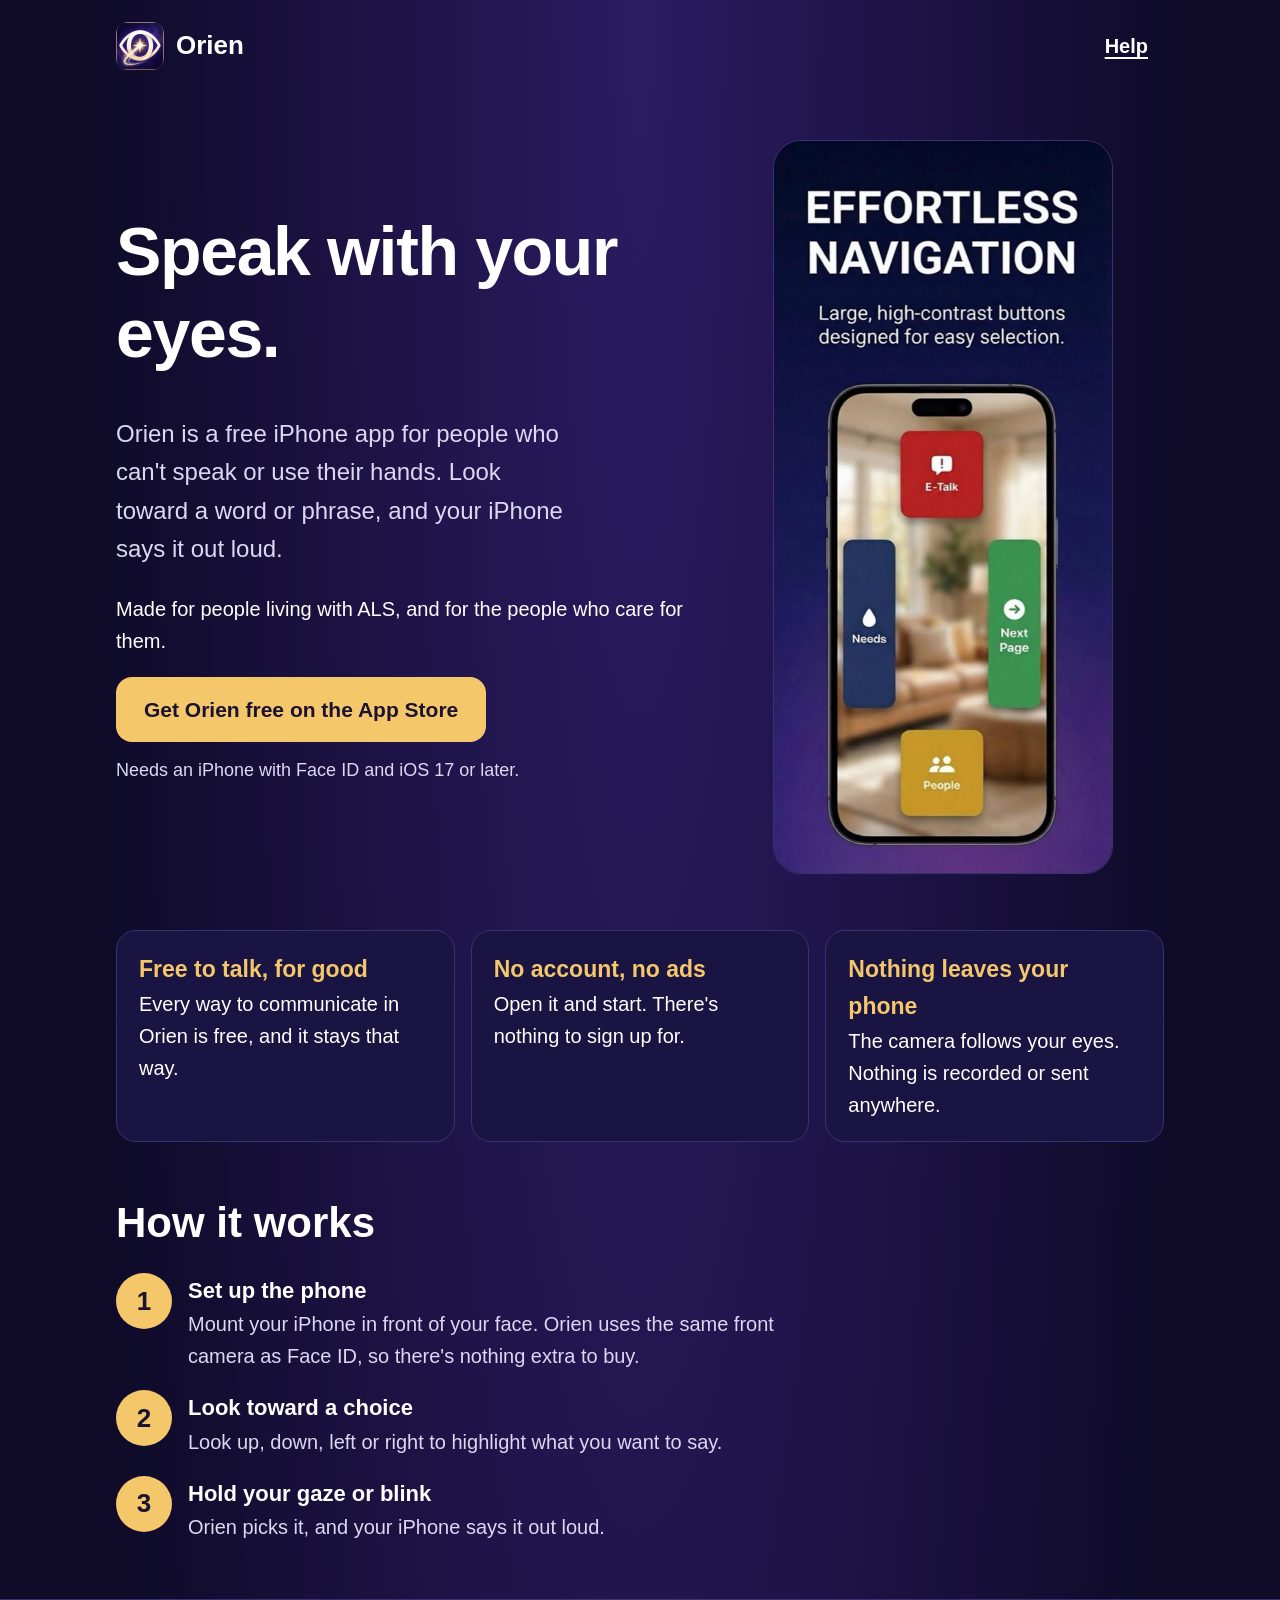
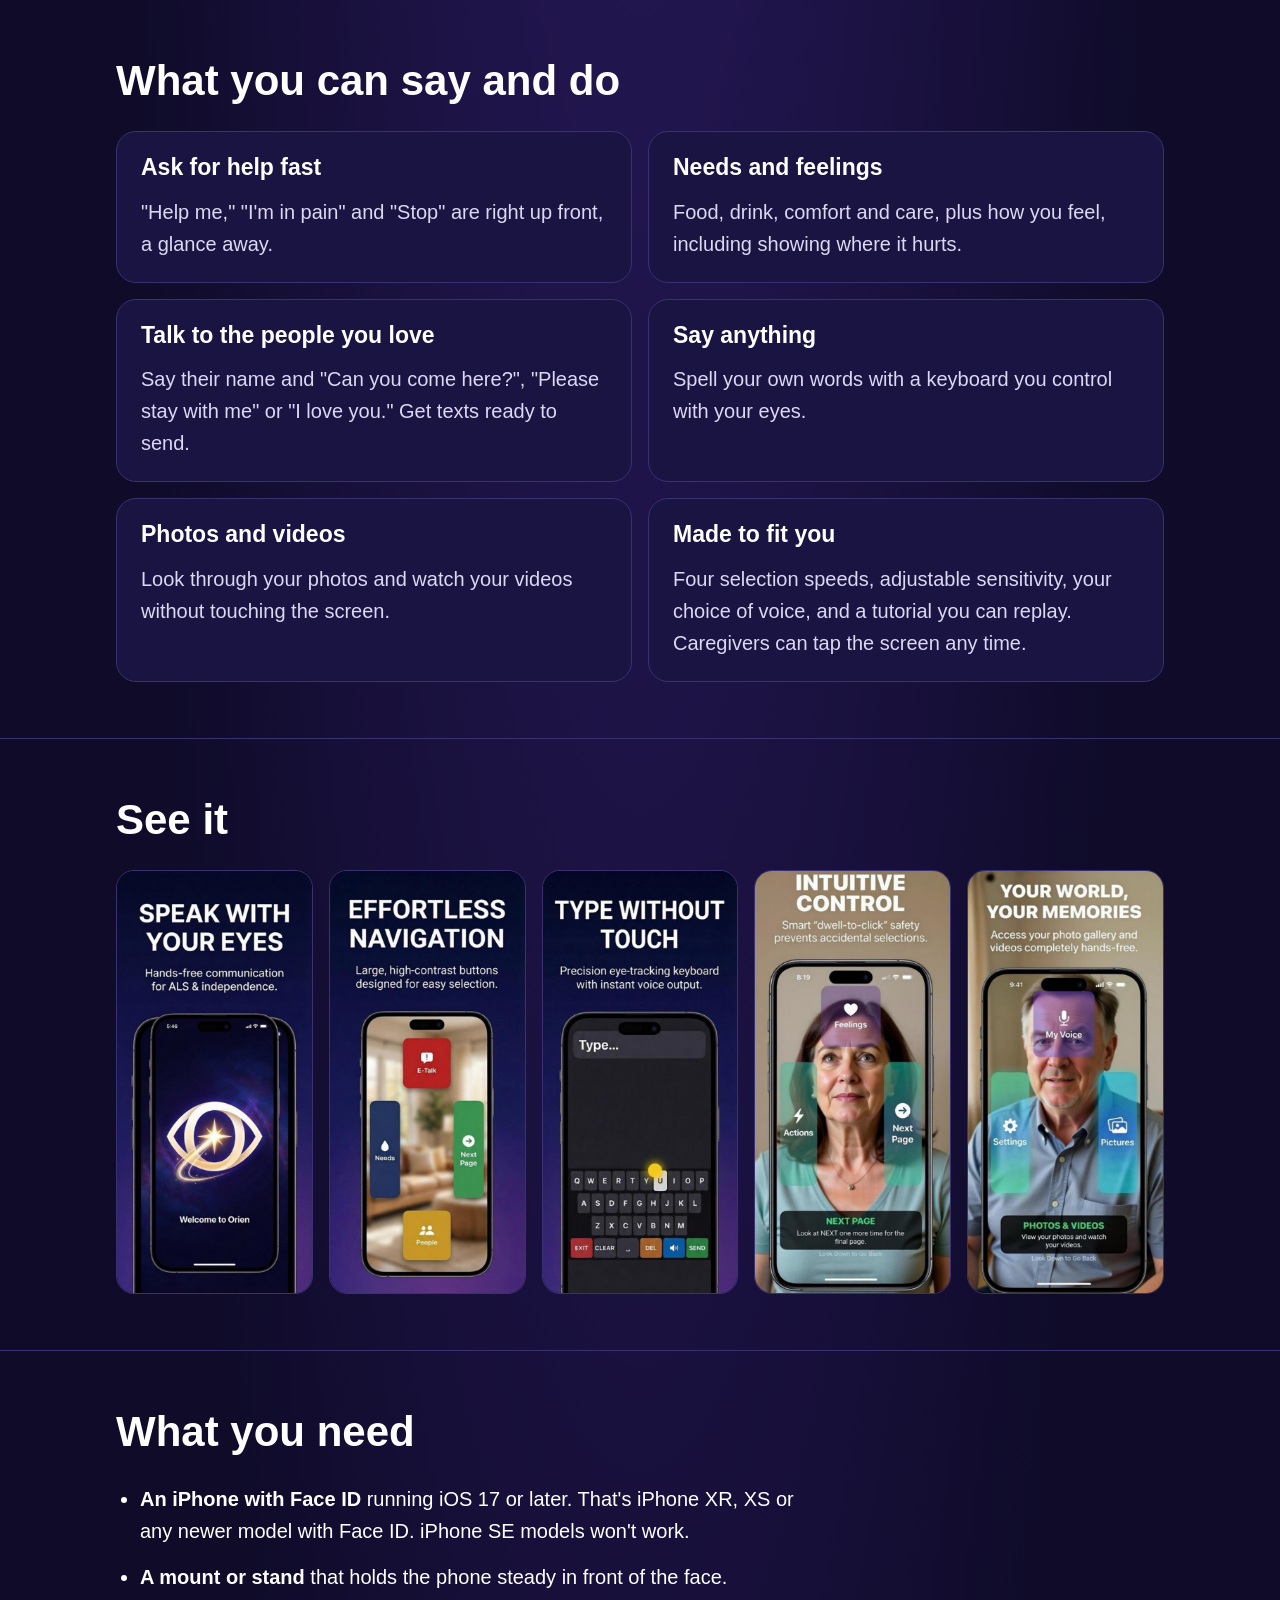
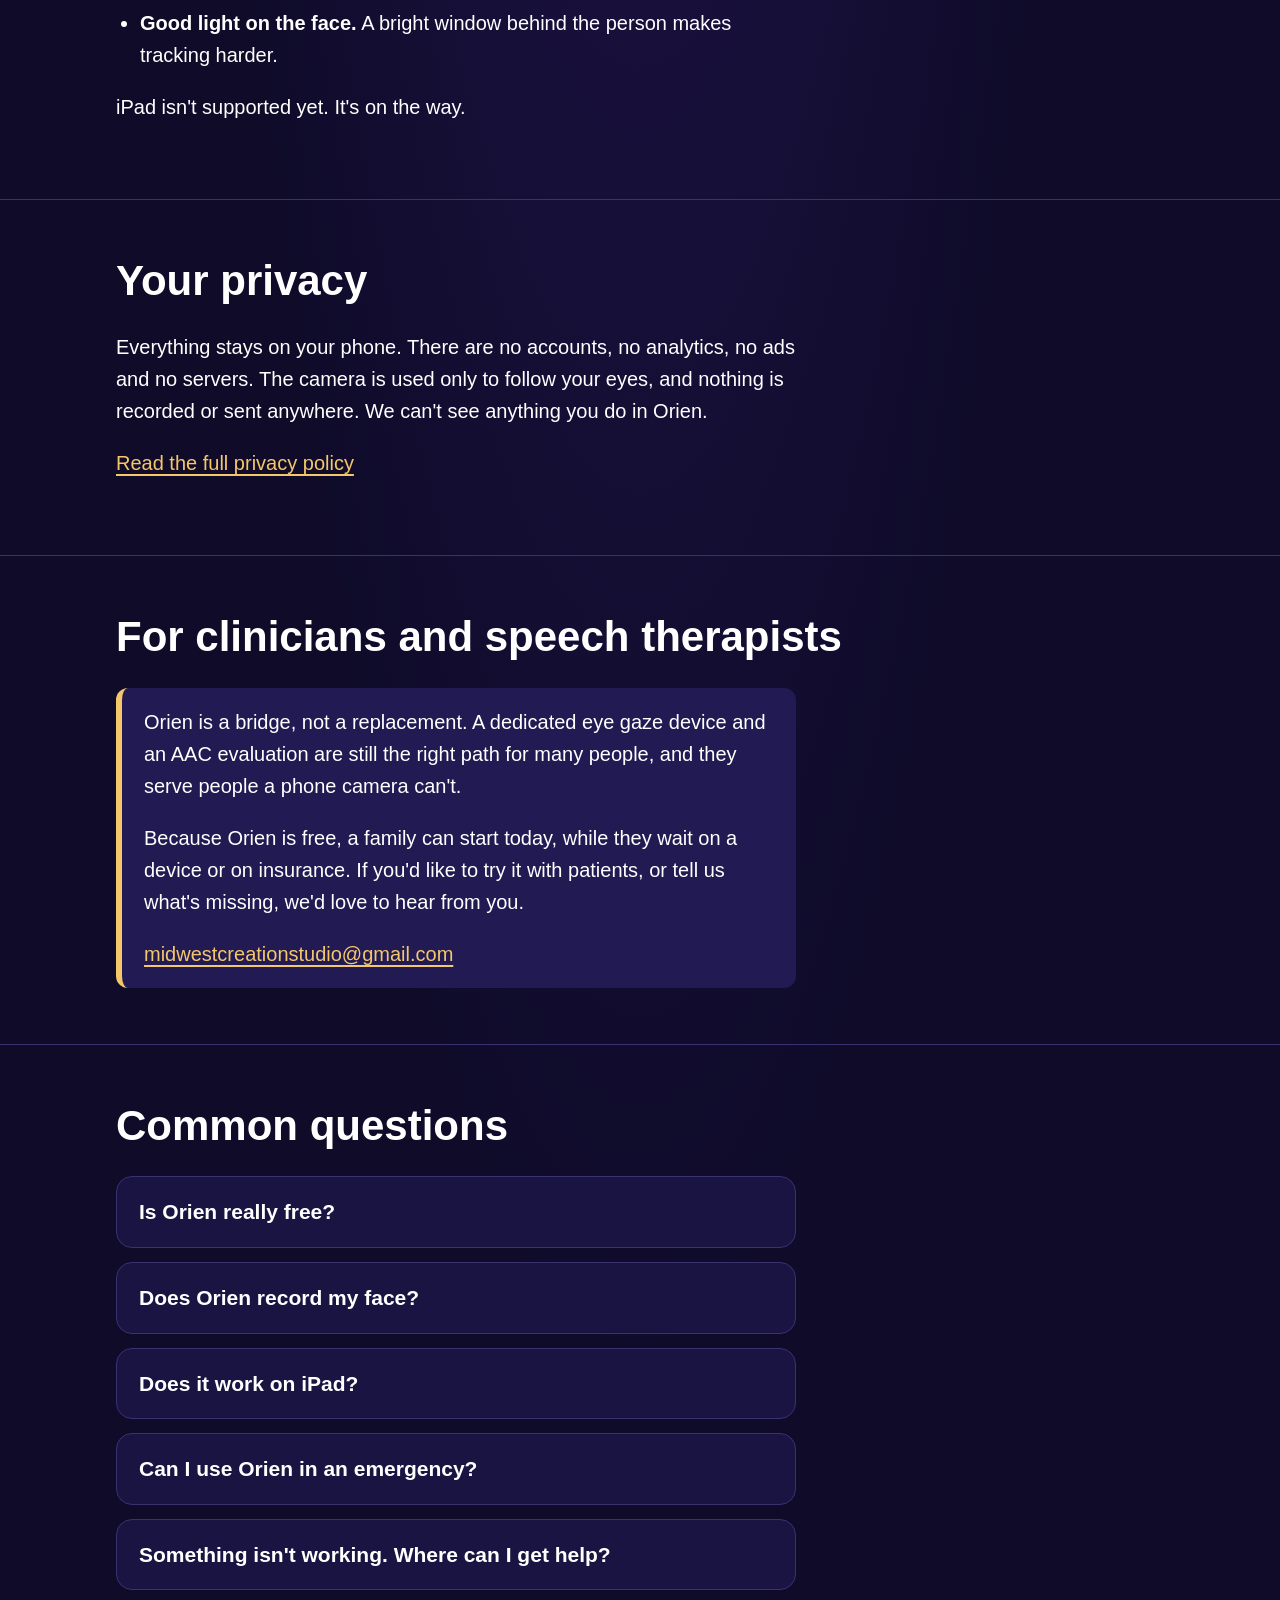
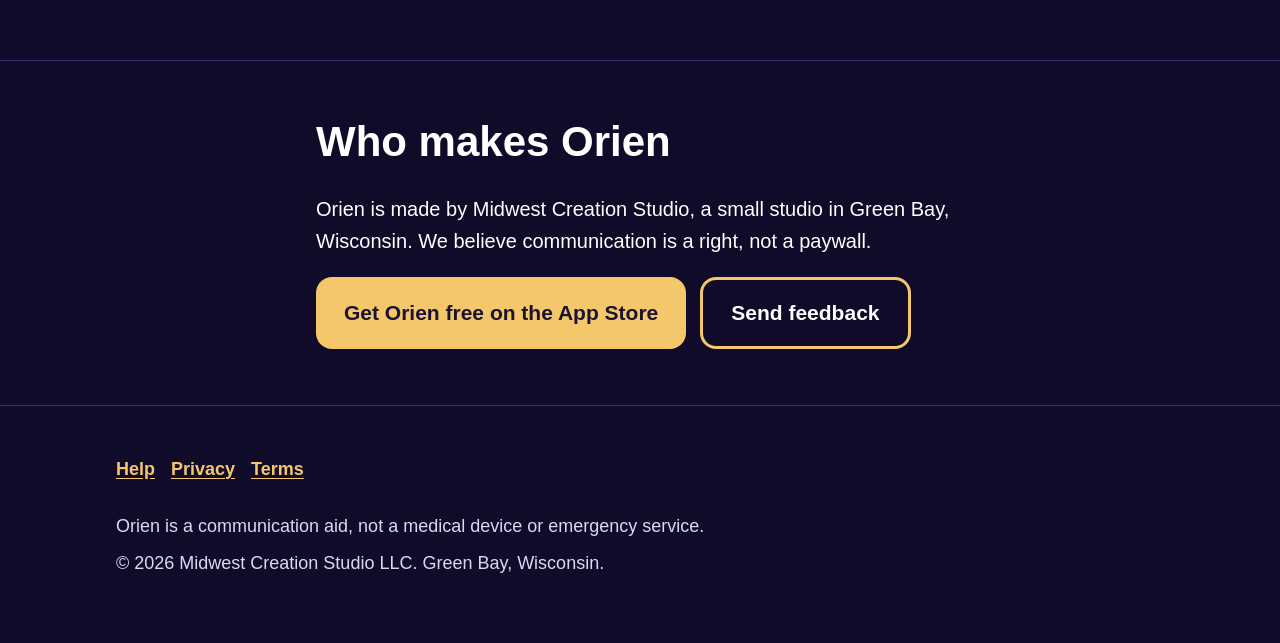
==== index.html @ ac633006 "Orien website v1: home, help, privacy and terms pages Plain HTML and CSS for GitHub Pages at speakwi" ====
<!doctype html>
<html lang="en">
<head>
  <meta charset="utf-8">
  <meta name="viewport" content="width=device-width, initial-scale=1">
  <title>Orien | Free eye gaze communication app for iPhone</title>
  <meta name="description" content="Orien is a free iPhone app that lets people with ALS and other conditions speak using only their eyes. No account, no ads, and nothing leaves your phone.">
  <link rel="canonical" href="https://speakwithorien.com/">
  <meta name="theme-color" content="#0f0b29">
  <meta name="apple-itunes-app" content="app-id=6756767546">

  <meta property="og:type" content="website">
  <meta property="og:site_name" content="Orien">
  <meta property="og:title" content="Orien: Speak with your eyes">
  <meta property="og:description" content="A free iPhone app that lets people who can't speak or use their hands talk using only their eyes.">
  <meta property="og:url" content="https://speakwithorien.com/">
  <meta property="og:image" content="https://speakwithorien.com/img/og.png">
  <meta property="og:image:width" content="1200">
  <meta property="og:image:height" content="630">
  <meta name="twitter:card" content="summary_large_image">

  <link rel="icon" type="image/png" sizes="32x32" href="/img/favicon-32.png">
  <link rel="icon" type="image/png" sizes="192x192" href="/img/icon-192.png">
  <link rel="apple-touch-icon" href="/img/apple-touch-icon.png">
  <link rel="stylesheet" href="/css/site.css">

  <script type="application/ld+json">
  {
    "@context": "https://schema.org",
    "@type": "MobileApplication",
    "name": "Orien: Speak with Eyes",
    "operatingSystem": "iOS 17.0 or later",
    "applicationCategory": "UtilitiesApplication",
    "description": "A free iPhone app that lets people who can't speak or use their hands communicate using only their eyes.",
    "url": "https://speakwithorien.com/",
    "installUrl": "https://apps.apple.com/app/id6756767546",
    "image": "https://speakwithorien.com/img/icon-512.png",
    "offers": { "@type": "Offer", "price": "0", "priceCurrency": "USD" },
    "publisher": {
      "@type": "Organization",
      "name": "Midwest Creation Studio LLC",
      "address": { "@type": "PostalAddress", "addressLocality": "Green Bay", "addressRegion": "WI", "addressCountry": "US" }
    }
  }
  </script>
</head>
<body>
  <a class="skip-link" href="#main">Skip to main content</a>

  <header class="site-header">
    <div class="wrap">
      <a class="brand" href="/">
        <img src="/img/icon-192.png" alt="" width="48" height="48">
        Orien
      </a>
      <a class="header-link" href="/support/">Help</a>
    </div>
  </header>

  <main id="main">
    <div class="hero">
      <div class="wrap">
        <div>
          <h1>Speak with your eyes.</h1>
          <p class="lead">Orien is a free iPhone app for people who can't speak or use their hands. Look toward a word or phrase, and your iPhone says it out loud.</p>
          <p>Made for people living with ALS, and for the people who care for them.</p>
          <a class="button" href="https://apps.apple.com/app/id6756767546">Get Orien free on the App Store</a>
          <p class="fine">Needs an iPhone with Face ID and iOS 17 or later.</p>
        </div>
        <img class="hero-shot" src="/img/shots/easy-navigation.jpg" alt="Orien on an iPhone: four large buttons for E-Talk, Needs, Next Page and People, one on each side of the screen." width="554" height="1200">
      </div>
    </div>

    <div class="wrap">
      <ul class="facts" aria-label="At a glance">
        <li><strong>Free to talk, for good</strong>Every way to communicate in Orien is free, and it stays that way.</li>
        <li><strong>No account, no ads</strong>Open it and start. There's nothing to sign up for.</li>
        <li><strong>Nothing leaves your phone</strong>The camera follows your eyes. Nothing is recorded or sent anywhere.</li>
      </ul>
    </div>

    <section id="how" aria-labelledby="how-title">
      <div class="wrap">
        <h2 id="how-title">How it works</h2>
        <ol class="steps">
          <li><p><strong>Set up the phone</strong>Mount your iPhone in front of your face. Orien uses the same front camera as Face ID, so there's nothing extra to buy.</p></li>
          <li><p><strong>Look toward a choice</strong>Look up, down, left or right to highlight what you want to say.</p></li>
          <li><p><strong>Hold your gaze or blink</strong>Orien picks it, and your iPhone says it out loud.</p></li>
        </ol>
      </div>
    </section>

    <section id="features" aria-labelledby="features-title">
      <div class="wrap">
        <h2 id="features-title">What you can say and do</h2>
        <div class="cards">
          <div class="card">
            <h3>Ask for help fast</h3>
            <p>"Help me," "I'm in pain" and "Stop" are right up front, a glance away.</p>
          </div>
          <div class="card">
            <h3>Needs and feelings</h3>
            <p>Food, drink, comfort and care, plus how you feel, including showing where it hurts.</p>
          </div>
          <div class="card">
            <h3>Talk to the people you love</h3>
            <p>Say their name and "Can you come here?", "Please stay with me" or "I love you." Get texts ready to send.</p>
          </div>
          <div class="card">
            <h3>Say anything</h3>
            <p>Spell your own words with a keyboard you control with your eyes.</p>
          </div>
          <div class="card">
            <h3>Photos and videos</h3>
            <p>Look through your photos and watch your videos without touching the screen.</p>
          </div>
          <div class="card">
            <h3>Made to fit you</h3>
            <p>Four selection speeds, adjustable sensitivity, your choice of voice, and a tutorial you can replay. Caregivers can tap the screen any time.</p>
          </div>
        </div>
      </div>
    </section>

    <section id="screens" aria-labelledby="screens-title">
      <div class="wrap">
        <h2 id="screens-title">See it</h2>
        <ul class="shots">
          <li><img src="/img/shots/speak-with-your-eyes.jpg" alt="The Orien welcome screen with the Orien eye logo." width="554" height="1200" loading="lazy"></li>
          <li><img src="/img/shots/easy-navigation.jpg" alt="Large buttons on each side of the screen for E-Talk, Needs, Next Page and People." width="554" height="1200" loading="lazy"></li>
          <li><img src="/img/shots/type-without-touch.jpg" alt="The eye controlled keyboard with a glowing dot showing where the person is looking." width="554" height="1200" loading="lazy"></li>
          <li><img src="/img/shots/dwell-to-select.jpg" alt="A woman using Orien, with Feelings, Actions and Next Page buttons over the camera view." width="554" height="1200" loading="lazy"></li>
          <li><img src="/img/shots/photos-and-videos.jpg" alt="A man using Orien, with My Voice, Settings and Pictures buttons over the camera view." width="554" height="1200" loading="lazy"></li>
        </ul>
      </div>
    </section>

    <section id="need" aria-labelledby="need-title">
      <div class="wrap">
        <h2 id="need-title">What you need</h2>
        <ul class="checklist">
          <li><strong>An iPhone with Face ID</strong> running iOS 17 or later. That's iPhone XR, XS or any newer model with Face ID. iPhone SE models won't work.</li>
          <li><strong>A mount or stand</strong> that holds the phone steady in front of the face.</li>
          <li><strong>Good light on the face.</strong> A bright window behind the person makes tracking harder.</li>
        </ul>
        <p class="readable">iPad isn't supported yet. It's on the way.</p>
      </div>
    </section>

    <section id="privacy" aria-labelledby="privacy-title">
      <div class="wrap">
        <h2 id="privacy-title">Your privacy</h2>
        <div class="readable">
          <p>Everything stays on your phone. There are no accounts, no analytics, no ads and no servers. The camera is used only to follow your eyes, and nothing is recorded or sent anywhere. We can't see anything you do in Orien.</p>
          <p><a href="/privacy/">Read the full privacy policy</a></p>
        </div>
      </div>
    </section>

    <section id="clinicians" aria-labelledby="clinicians-title">
      <div class="wrap">
        <h2 id="clinicians-title">For clinicians and speech therapists</h2>
        <div class="note">
          <p>Orien is a bridge, not a replacement. A dedicated eye gaze device and an AAC evaluation are still the right path for many people, and they serve people a phone camera can't.</p>
          <p>Because Orien is free, a family can start today, while they wait on a device or on insurance. If you'd like to try it with patients, or tell us what's missing, we'd love to hear from you.</p>
          <p><a href="mailto:midwestcreationstudio@gmail.com?subject=Orien%20for%20clinicians">midwestcreationstudio@gmail.com</a></p>
        </div>
      </div>
    </section>

    <section id="faq" aria-labelledby="faq-title">
      <div class="wrap">
        <h2 id="faq-title">Common questions</h2>
        <div class="faq">
          <details>
            <summary>Is Orien really free?</summary>
            <div>
              <p>Yes. Every way to communicate in Orien is free, and that won't change. Later on there may be optional extras that cost money to run, like sending texts without touching the phone. If that happens, they'll be clearly labeled, and they'll never lock the ways you communicate.</p>
            </div>
          </details>
          <details>
            <summary>Does Orien record my face?</summary>
            <div>
              <p>No. Orien reads where your eyes are pointing, on your phone, and throws the camera image away right after. No video, photos or face data is saved or sent anywhere.</p>
            </div>
          </details>
          <details>
            <summary>Does it work on iPad?</summary>
            <div>
              <p>Not yet. iPad support is planned for a future update.</p>
            </div>
          </details>
          <details>
            <summary>Can I use Orien in an emergency?</summary>
            <div>
              <p>No. Orien is a communication aid, not an emergency system. In an emergency, call 911 or use Emergency SOS on your iPhone.</p>
            </div>
          </details>
          <details>
            <summary>Something isn't working. Where can I get help?</summary>
            <div>
              <p>Visit the <a href="/support/">help page</a> or email <a href="mailto:midwestcreationstudio@gmail.com">midwestcreationstudio@gmail.com</a>. We read every message.</p>
            </div>
          </details>
        </div>
      </div>
    </section>

    <section id="about" aria-labelledby="about-title">
      <div class="wrap readable">
        <h2 id="about-title">Who makes Orien</h2>
        <p>Orien is made by Midwest Creation Studio, a small studio in Green Bay, Wisconsin. We believe communication is a right, not a paywall.</p>
        <div class="cta-row">
          <a class="button" href="https://apps.apple.com/app/id6756767546">Get Orien free on the App Store</a>
          <a class="button secondary" href="mailto:midwestcreationstudio@gmail.com">Send feedback</a>
        </div>
      </div>
    </section>
  </main>

  <footer class="site-footer">
    <div class="wrap">
      <nav aria-label="Footer">
        <ul>
          <li><a href="/support/">Help</a></li>
          <li><a href="/privacy/">Privacy</a></li>
          <li><a href="/terms/">Terms</a></li>
        </ul>
      </nav>
      <p>Orien is a communication aid, not a medical device or emergency service.</p>
      <p>&copy; 2026 Midwest Creation Studio LLC. Green Bay, Wisconsin.</p>
    </div>
  </footer>
</body>
</html>
---- css/site.css ----
/* Orien site styles.
   Built for tired caregivers on phones and for people browsing with eye gaze
   or switch access: big text, big targets, high contrast, no hover-only UI,
   no motion that can't be turned off. */

:root {
  --bg: #0f0b29;
  --bg-raised: #1a1442;
  --bg-card: #221a52;
  --line: #3a3170;
  --text: #ffffff;
  --text-soft: #dcd8f2;
  --gold: #f4c76b;
  --gold-hover: #ffd98f;
  --on-gold: #1a1230;
  --focus: #ffe08a;
  --radius: 20px;
  --max: 1080px;
  --read: 680px;
}

*,
*::before,
*::after {
  box-sizing: border-box;
}

html {
  font-size: 125%; /* 20px base */
  -webkit-text-size-adjust: 100%;
  scroll-behavior: smooth;
}

@media (prefers-reduced-motion: reduce) {
  html {
    scroll-behavior: auto;
  }
  *,
  *::before,
  *::after {
    transition: none !important;
  }
}

body {
  margin: 0;
  background: var(--bg);
  background-image: radial-gradient(ellipse at top, #2b1b62 0%, var(--bg) 60%);
  background-repeat: no-repeat;
  color: var(--text);
  font-family: -apple-system, BlinkMacSystemFont, "Segoe UI", Roboto, Helvetica, Arial, sans-serif;
  line-height: 1.6;
}

img {
  max-width: 100%;
  height: auto;
  display: block;
}

a {
  color: var(--gold);
  text-underline-offset: 0.18em;
}

a:hover {
  color: var(--gold-hover);
}

:focus-visible {
  outline: 4px solid var(--focus);
  outline-offset: 4px;
  border-radius: 6px;
}

h1,
h2,
h3 {
  line-height: 1.2;
  margin: 0 0 0.6em;
}

h1 {
  font-size: clamp(2.2rem, 7vw, 3.4rem);
  letter-spacing: -0.02em;
}

h2 {
  font-size: clamp(1.6rem, 4.5vw, 2.1rem);
}

h3 {
  font-size: 1.15rem;
}

p {
  margin: 0 0 1em;
}

.skip-link {
  position: absolute;
  left: 16px;
  top: -100px;
  background: var(--gold);
  color: var(--on-gold);
  padding: 14px 20px;
  border-radius: 12px;
  font-weight: 700;
  z-index: 10;
}

.skip-link:focus {
  top: 16px;
}

.wrap {
  max-width: var(--max);
  margin: 0 auto;
  padding: 0 16px;
}

/* Header */

.site-header .wrap {
  display: flex;
  align-items: center;
  justify-content: space-between;
  gap: 16px;
  padding-top: 18px;
  padding-bottom: 18px;
}

.brand {
  display: inline-flex;
  align-items: center;
  gap: 12px;
  color: var(--text);
  text-decoration: none;
  font-weight: 800;
  font-size: 1.3rem;
  min-height: 56px;
}

.brand img {
  width: 48px;
  height: 48px;
  border-radius: 12px;
}

.header-link {
  color: var(--text);
  font-weight: 600;
  padding: 12px 16px;
  min-height: 56px;
  display: inline-flex;
  align-items: center;
}

/* Buttons */

.button {
  display: inline-flex;
  align-items: center;
  justify-content: center;
  min-height: 64px;
  padding: 16px 28px;
  border-radius: 16px;
  background: var(--gold);
  color: var(--on-gold);
  font-weight: 800;
  font-size: 1.05rem;
  text-decoration: none;
  text-align: center;
}

.button:hover {
  background: var(--gold-hover);
  color: var(--on-gold);
}

.button.secondary {
  background: transparent;
  color: var(--text);
  border: 3px solid var(--gold);
}

.button.secondary:hover {
  background: var(--bg-card);
  color: var(--text);
}

/* Hero */

.hero .wrap {
  display: grid;
  gap: 32px;
  align-items: center;
  padding-top: 24px;
  padding-bottom: 56px;
}

.hero-icon {
  width: 120px;
  height: 120px;
  border-radius: 28px;
  box-shadow: 0 10px 40px rgba(244, 199, 107, 0.25);
}

.hero .lead {
  font-size: 1.2rem;
  color: var(--text-soft);
  max-width: 34ch;
}

.hero .fine {
  font-size: 0.9rem;
  color: var(--text-soft);
  margin-top: 14px;
}

.hero-shot {
  max-width: 300px;
  margin: 0 auto;
  border-radius: 28px;
  border: 1px solid var(--line);
}

@media (min-width: 860px) {
  .hero .wrap {
    grid-template-columns: 1.3fr 1fr;
    padding-top: 48px;
  }
  .hero-shot {
    max-width: 340px;
  }
}

/* Facts strip */

.facts {
  list-style: none;
  margin: 0;
  padding: 0;
  display: grid;
  gap: 16px;
}

.facts li {
  background: var(--bg-raised);
  border: 1px solid var(--line);
  border-radius: var(--radius);
  padding: 20px 22px;
}

.facts strong {
  display: block;
  font-size: 1.15rem;
  color: var(--gold);
}

@media (min-width: 720px) {
  .facts {
    grid-template-columns: repeat(3, 1fr);
  }
}

/* Sections */

section {
  padding: 56px 0;
}

section + section {
  border-top: 1px solid var(--line);
}

.readable {
  max-width: var(--read);
}

.steps {
  list-style: none;
  counter-reset: step;
  margin: 0;
  padding: 0;
  display: grid;
  gap: 18px;
  max-width: var(--read);
}

.steps li {
  counter-increment: step;
  display: grid;
  grid-template-columns: 56px 1fr;
  gap: 16px;
  align-items: start;
}

.steps li::before {
  content: counter(step);
  width: 56px;
  height: 56px;
  border-radius: 50%;
  background: var(--gold);
  color: var(--on-gold);
  font-weight: 800;
  font-size: 1.3rem;
  display: flex;
  align-items: center;
  justify-content: center;
}

.steps p {
  margin: 0;
  color: var(--text-soft);
}

.steps strong {
  display: block;
  color: var(--text);
  font-size: 1.1rem;
}

.cards {
  display: grid;
  gap: 16px;
}

@media (min-width: 720px) {
  .cards {
    grid-template-columns: repeat(2, 1fr);
  }
}

.card {
  background: var(--bg-raised);
  border: 1px solid var(--line);
  border-radius: var(--radius);
  padding: 22px 24px;
}

.card p {
  margin: 0;
  color: var(--text-soft);
}

.shots {
  list-style: none;
  margin: 0;
  padding: 0;
  display: grid;
  grid-template-columns: repeat(2, 1fr);
  gap: 16px;
}

.shots img {
  border-radius: 18px;
  border: 1px solid var(--line);
}

@media (min-width: 860px) {
  .shots {
    grid-template-columns: repeat(5, 1fr);
  }
}

.checklist {
  padding-left: 1.2em;
  max-width: var(--read);
}

.checklist li {
  margin-bottom: 0.7em;
}

.note {
  background: var(--bg-card);
  border-left: 6px solid var(--gold);
  border-radius: 12px;
  padding: 18px 22px;
  max-width: var(--read);
}

.note p:last-child {
  margin-bottom: 0;
}

/* FAQ */

.faq {
  max-width: var(--read);
}

.faq details {
  background: var(--bg-raised);
  border: 1px solid var(--line);
  border-radius: 16px;
  margin-bottom: 14px;
}

.faq summary {
  cursor: pointer;
  font-weight: 700;
  font-size: 1.05rem;
  padding: 18px 22px;
  min-height: 64px;
  display: flex;
  align-items: center;
}

.faq details > div {
  padding: 0 22px 18px;
  color: var(--text-soft);
}

.faq details > div p:last-child {
  margin-bottom: 0;
}

.cta-row {
  display: flex;
  flex-wrap: wrap;
  gap: 14px;
  margin-top: 8px;
}

/* Long form pages (privacy, terms, support) */

.doc {
  max-width: var(--read);
  padding-top: 24px;
  padding-bottom: 64px;
}

.doc h1 {
  font-size: clamp(2rem, 6vw, 2.6rem);
}

.doc h2 {
  font-size: 1.4rem;
  margin-top: 1.8em;
}

.doc h3 {
  margin-top: 1.4em;
}

.doc li {
  margin-bottom: 0.5em;
}

.doc .updated {
  color: var(--text-soft);
}

/* Footer */

.site-footer {
  border-top: 1px solid var(--line);
  padding: 40px 0 56px;
  color: var(--text-soft);
  font-size: 0.9rem;
}

.site-footer nav ul {
  list-style: none;
  padding: 0;
  margin: 0 0 18px;
  display: flex;
  flex-wrap: wrap;
  gap: 8px 4px;
}

.site-footer nav a {
  display: inline-flex;
  align-items: center;
  min-height: 48px;
  padding: 0 12px 0 0;
  font-weight: 600;
}

.site-footer p {
  margin: 0 0 0.5em;
}
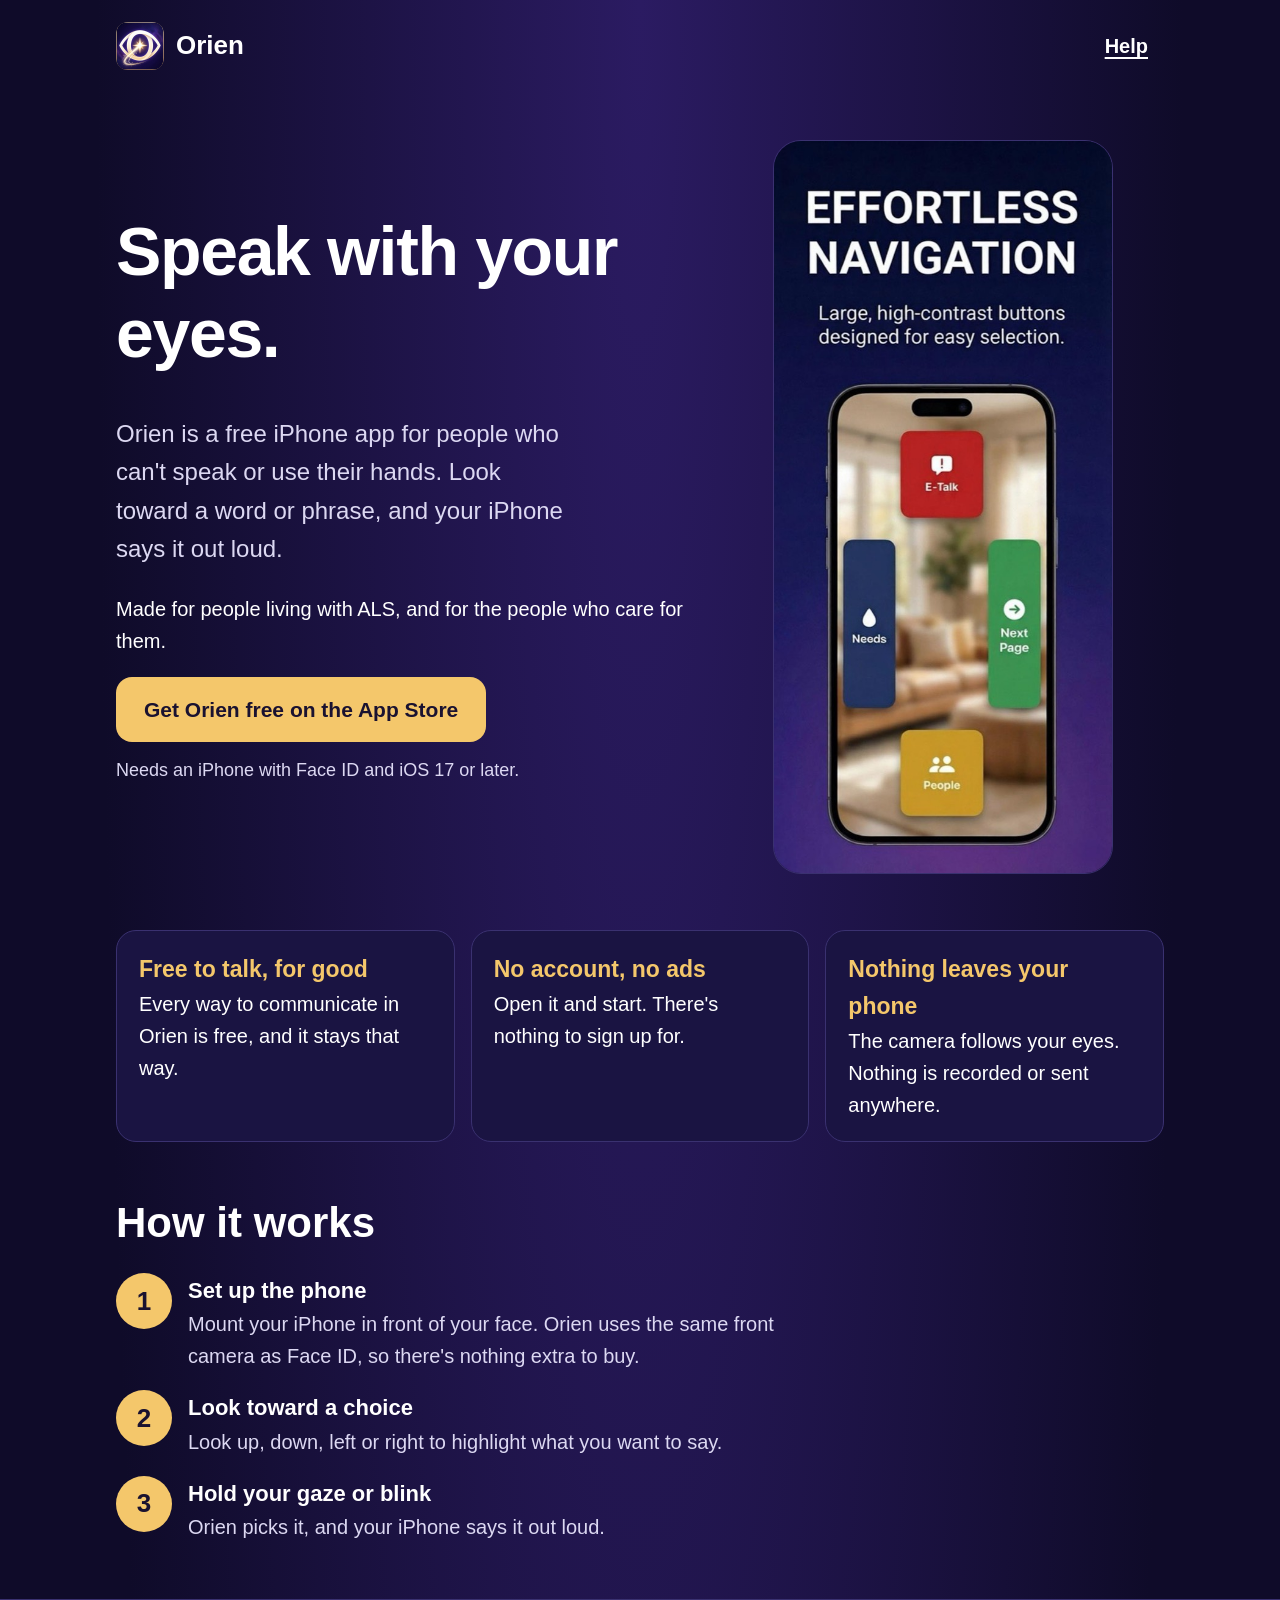
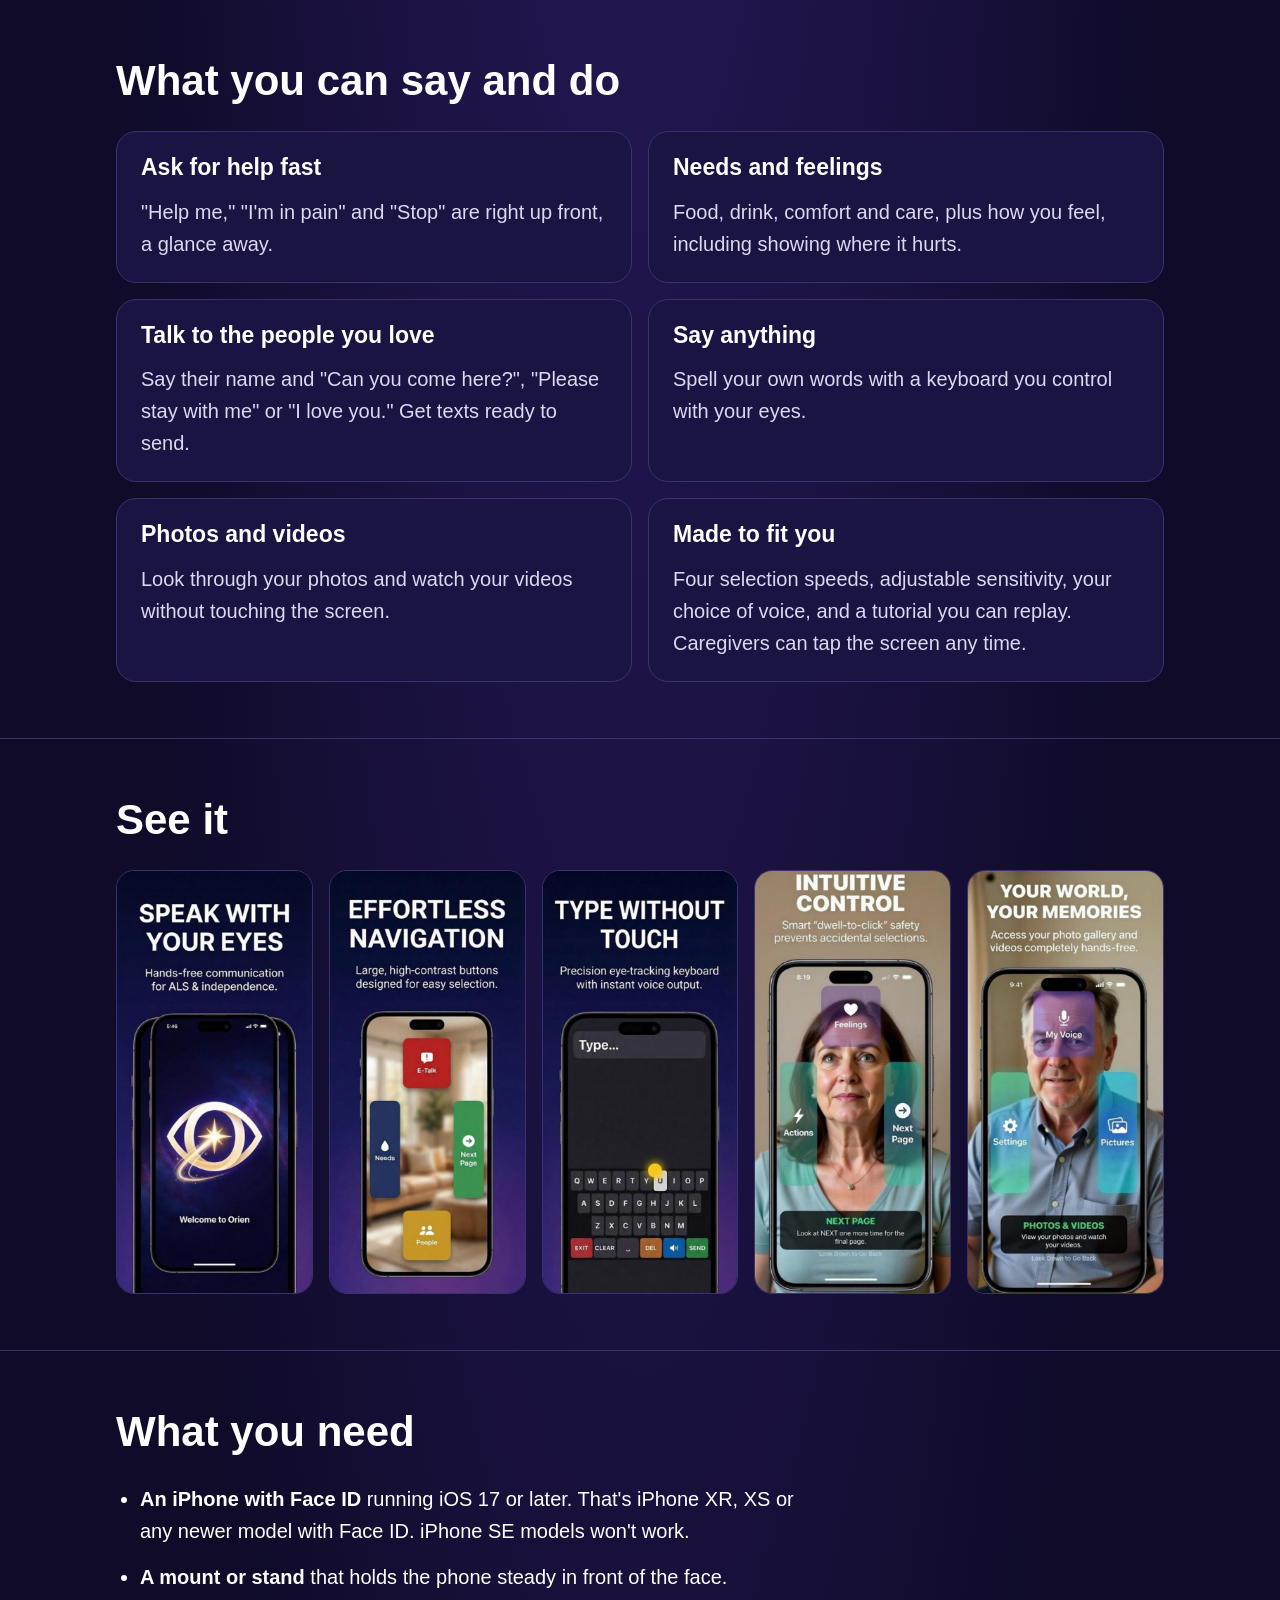
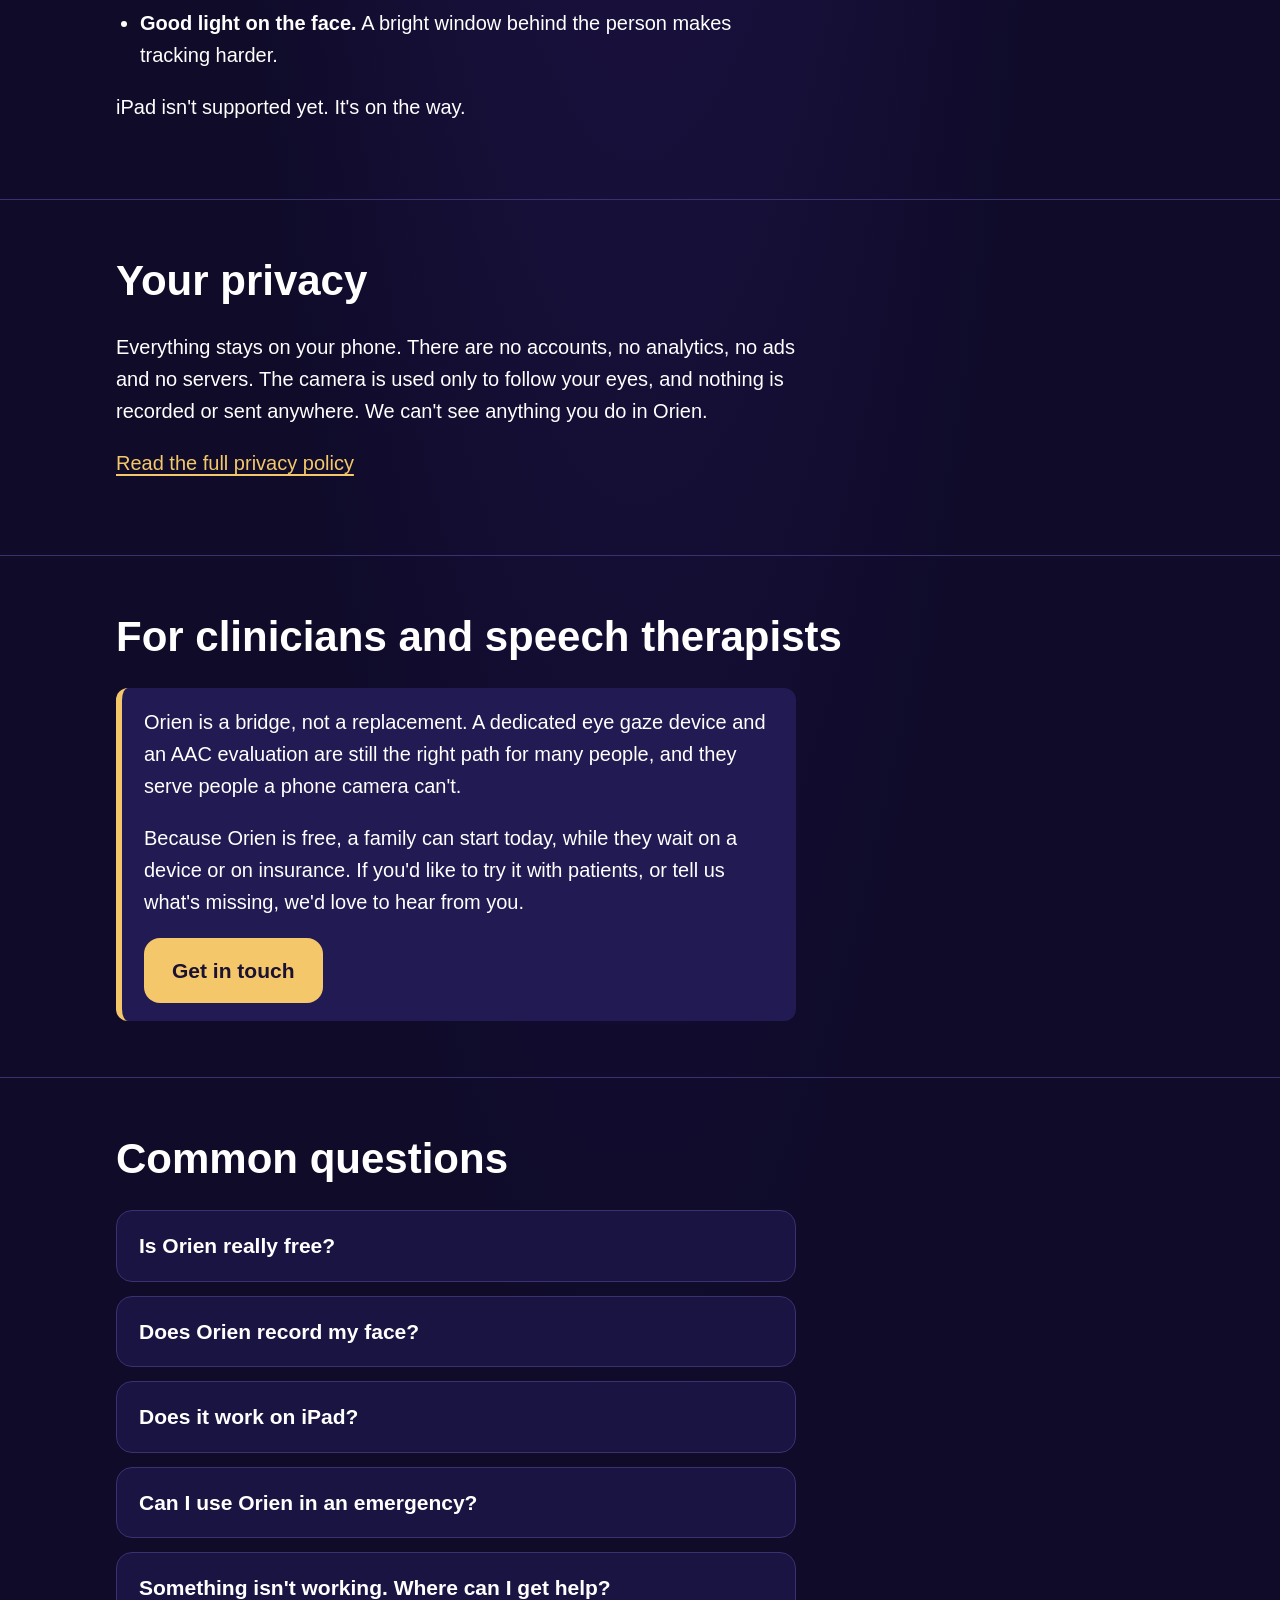
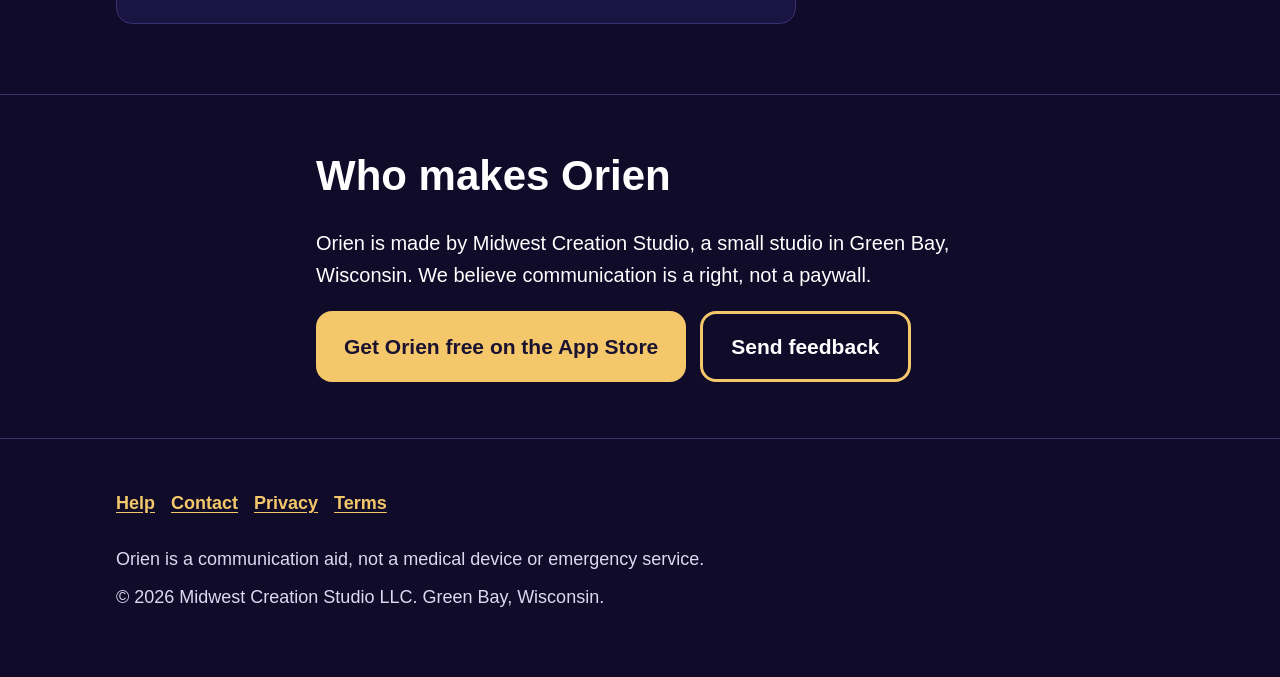
==== commit c0b166c5: "Add contact form and hello@ address The form posts to a Cloudflare Worker at contact.speakwithorien." ====
--- a/index.html
+++ b/index.html
@@ -163,7 +163,7 @@
         <div class="note">
           <p>Orien is a bridge, not a replacement. A dedicated eye gaze device and an AAC evaluation are still the right path for many people, and they serve people a phone camera can't.</p>
           <p>Because Orien is free, a family can start today, while they wait on a device or on insurance. If you'd like to try it with patients, or tell us what's missing, we'd love to hear from you.</p>
-          <p><a href="mailto:midwestcreationstudio@gmail.com?subject=Orien%20for%20clinicians">midwestcreationstudio@gmail.com</a></p>
+          <p><a class="button" href="/contact/">Get in touch</a></p>
         </div>
       </div>
     </section>
@@ -199,7 +199,7 @@
           <details>
             <summary>Something isn't working. Where can I get help?</summary>
             <div>
-              <p>Visit the <a href="/support/">help page</a> or email <a href="mailto:midwestcreationstudio@gmail.com">midwestcreationstudio@gmail.com</a>. We read every message.</p>
+              <p>Visit the <a href="/support/">help page</a> or <a href="/contact/">send us a message</a>. We read every message.</p>
             </div>
           </details>
         </div>
@@ -212,7 +212,7 @@
         <p>Orien is made by Midwest Creation Studio, a small studio in Green Bay, Wisconsin. We believe communication is a right, not a paywall.</p>
         <div class="cta-row">
           <a class="button" href="https://apps.apple.com/app/id6756767546">Get Orien free on the App Store</a>
-          <a class="button secondary" href="mailto:midwestcreationstudio@gmail.com">Send feedback</a>
+          <a class="button secondary" href="/contact/">Send feedback</a>
         </div>
       </div>
     </section>
@@ -223,6 +223,7 @@
       <nav aria-label="Footer">
         <ul>
           <li><a href="/support/">Help</a></li>
+          <li><a href="/contact/">Contact</a></li>
           <li><a href="/privacy/">Privacy</a></li>
           <li><a href="/terms/">Terms</a></li>
         </ul>
--- a/css/site.css
+++ b/css/site.css
@@ -482,3 +482,116 @@
 .site-footer p {
   margin: 0 0 0.5em;
 }
+
+/* Contact form */
+
+.form {
+  max-width: var(--read);
+  display: grid;
+  gap: 22px;
+  margin: 8px 0 28px;
+}
+
+.field label,
+.field legend {
+  display: block;
+  font-weight: 700;
+  margin-bottom: 8px;
+}
+
+.field .hint {
+  display: block;
+  font-weight: 400;
+  color: var(--text-soft);
+  font-size: 0.9rem;
+}
+
+.field input,
+.field select,
+.field textarea {
+  width: 100%;
+  min-height: 60px;
+  padding: 14px 16px;
+  font: inherit;
+  font-size: 1rem;
+  color: var(--text);
+  background: var(--bg-raised);
+  border: 2px solid var(--line);
+  border-radius: 14px;
+}
+
+.field textarea {
+  min-height: 180px;
+  resize: vertical;
+}
+
+.field input:focus-visible,
+.field select:focus-visible,
+.field textarea:focus-visible {
+  border-color: var(--gold);
+}
+
+.form .button {
+  border: 0;
+  cursor: pointer;
+  font-family: inherit;
+  justify-self: start;
+}
+
+/* Hidden from people, visible to bots */
+.trap {
+  position: absolute;
+  left: -10000px;
+  width: 1px;
+  height: 1px;
+  overflow: hidden;
+}
+
+.reveal-email {
+  margin-top: 8px;
+}
+
+.email-address {
+  font-size: 1.15rem;
+  font-weight: 700;
+}
+
+/* Big radio choices: easier than a dropdown with eye gaze or switch access */
+
+.field fieldset {
+  border: 0;
+  margin: 0;
+  padding: 0;
+}
+
+.choices {
+  display: grid;
+  gap: 10px;
+}
+
+.choices label {
+  display: flex;
+  align-items: center;
+  gap: 14px;
+  min-height: 60px;
+  padding: 12px 16px;
+  margin: 0;
+  font-weight: 600;
+  background: var(--bg-raised);
+  border: 2px solid var(--line);
+  border-radius: 14px;
+  cursor: pointer;
+}
+
+.choices input {
+  width: 26px;
+  height: 26px;
+  min-height: 0;
+  margin: 0;
+  flex: none;
+  accent-color: var(--gold);
+}
+
+.choices label:has(input:checked) {
+  border-color: var(--gold);
+}
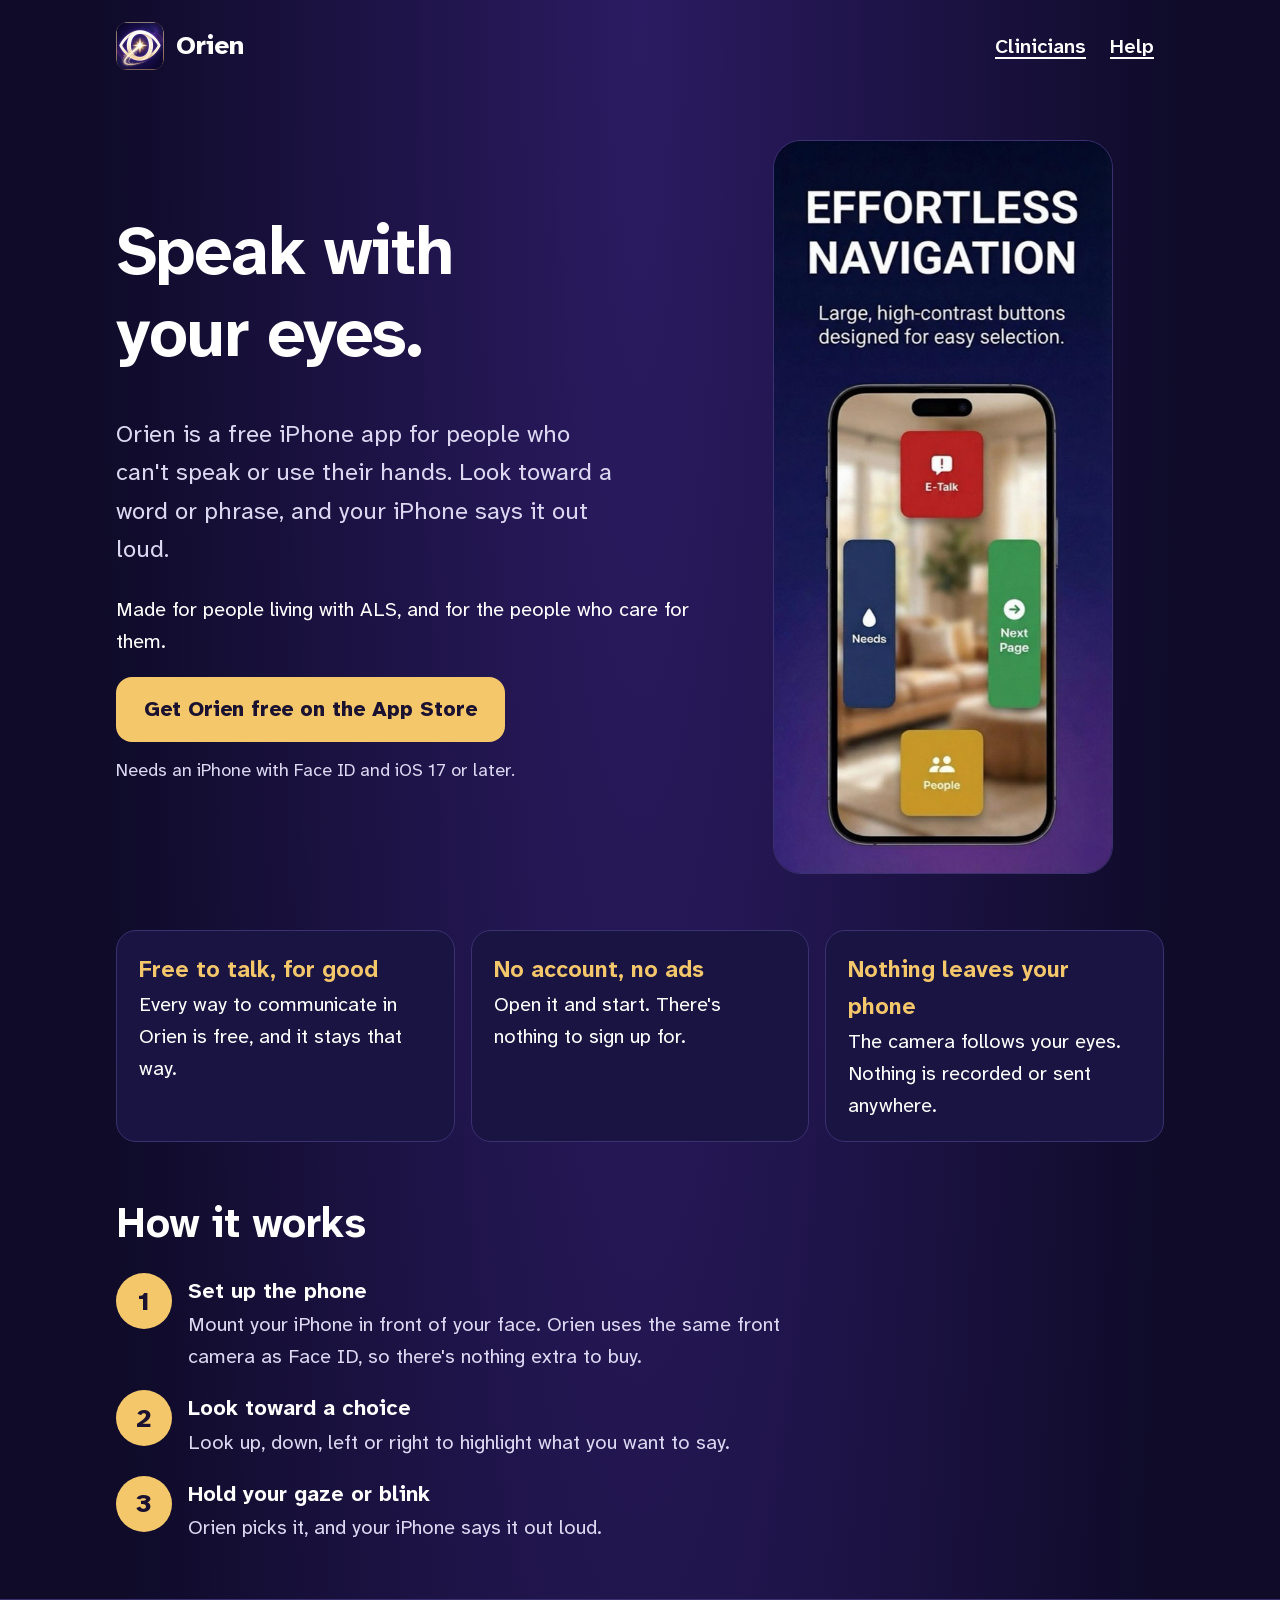
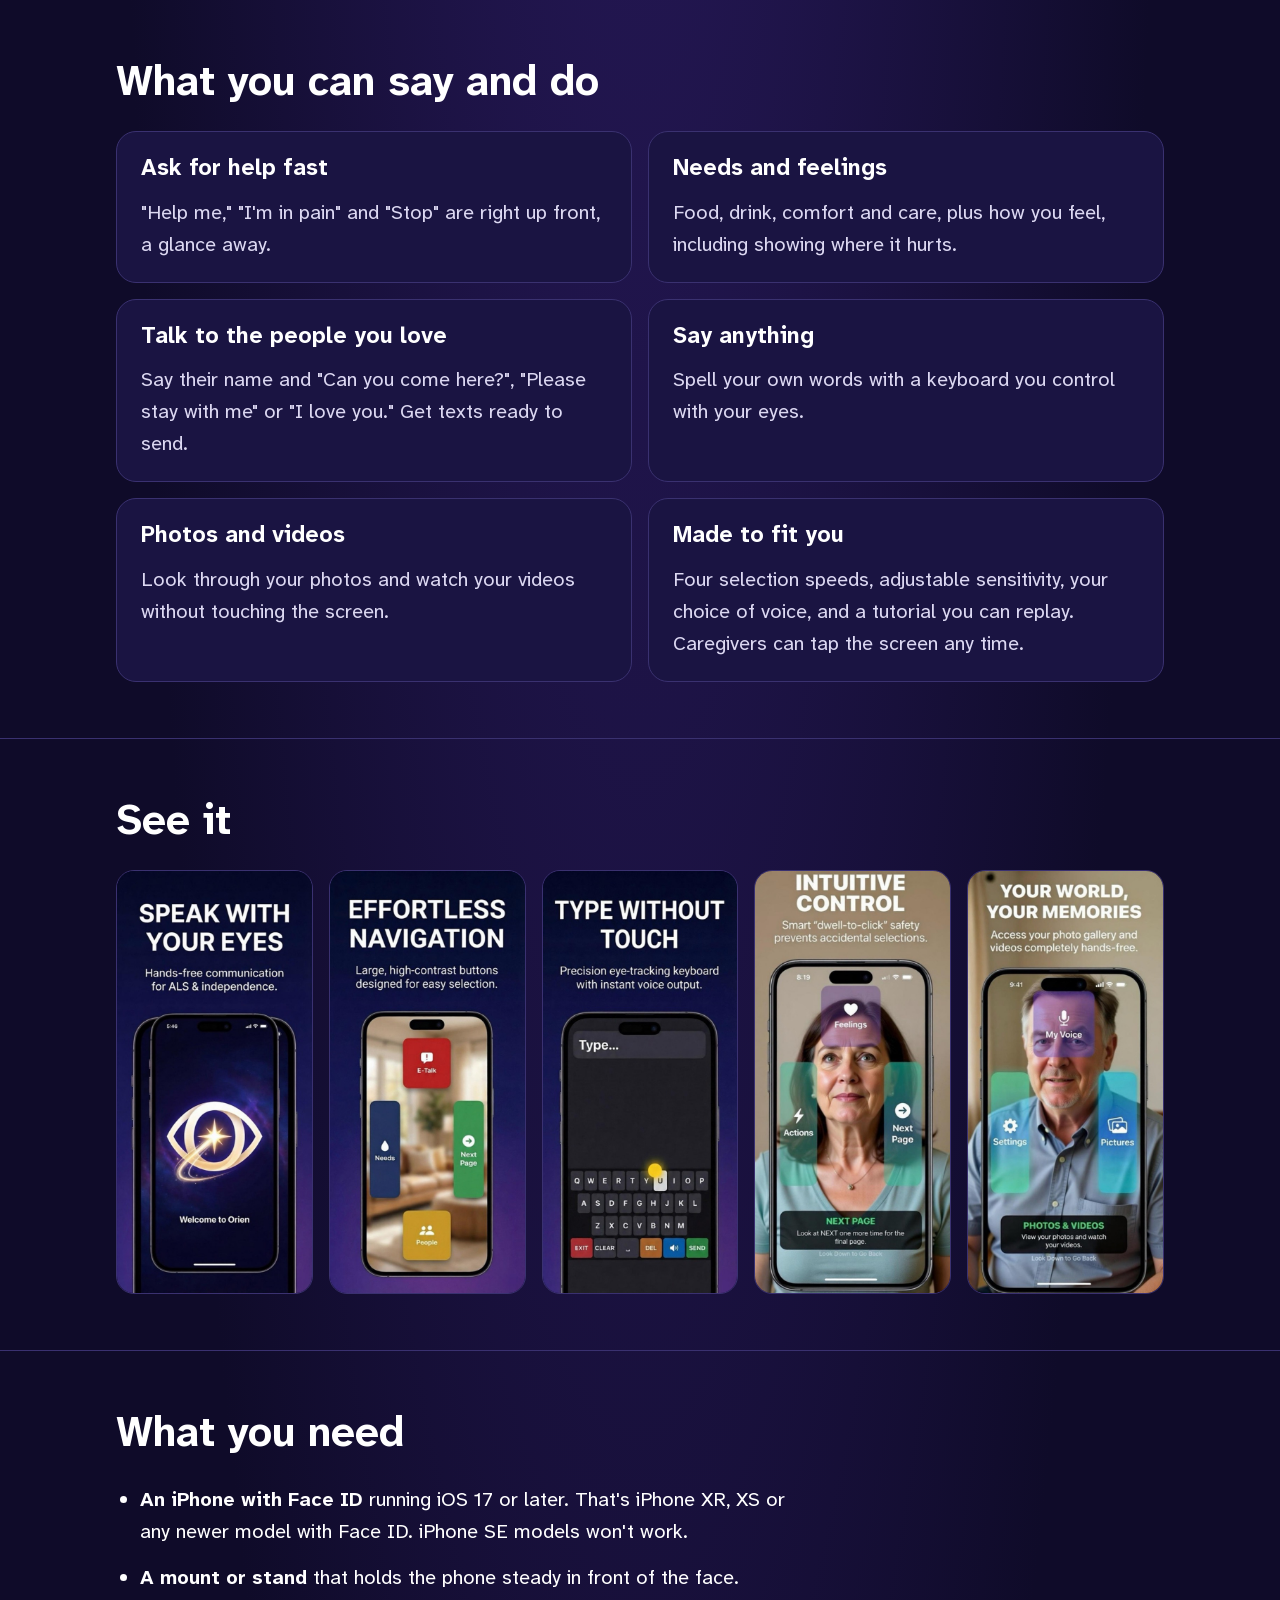
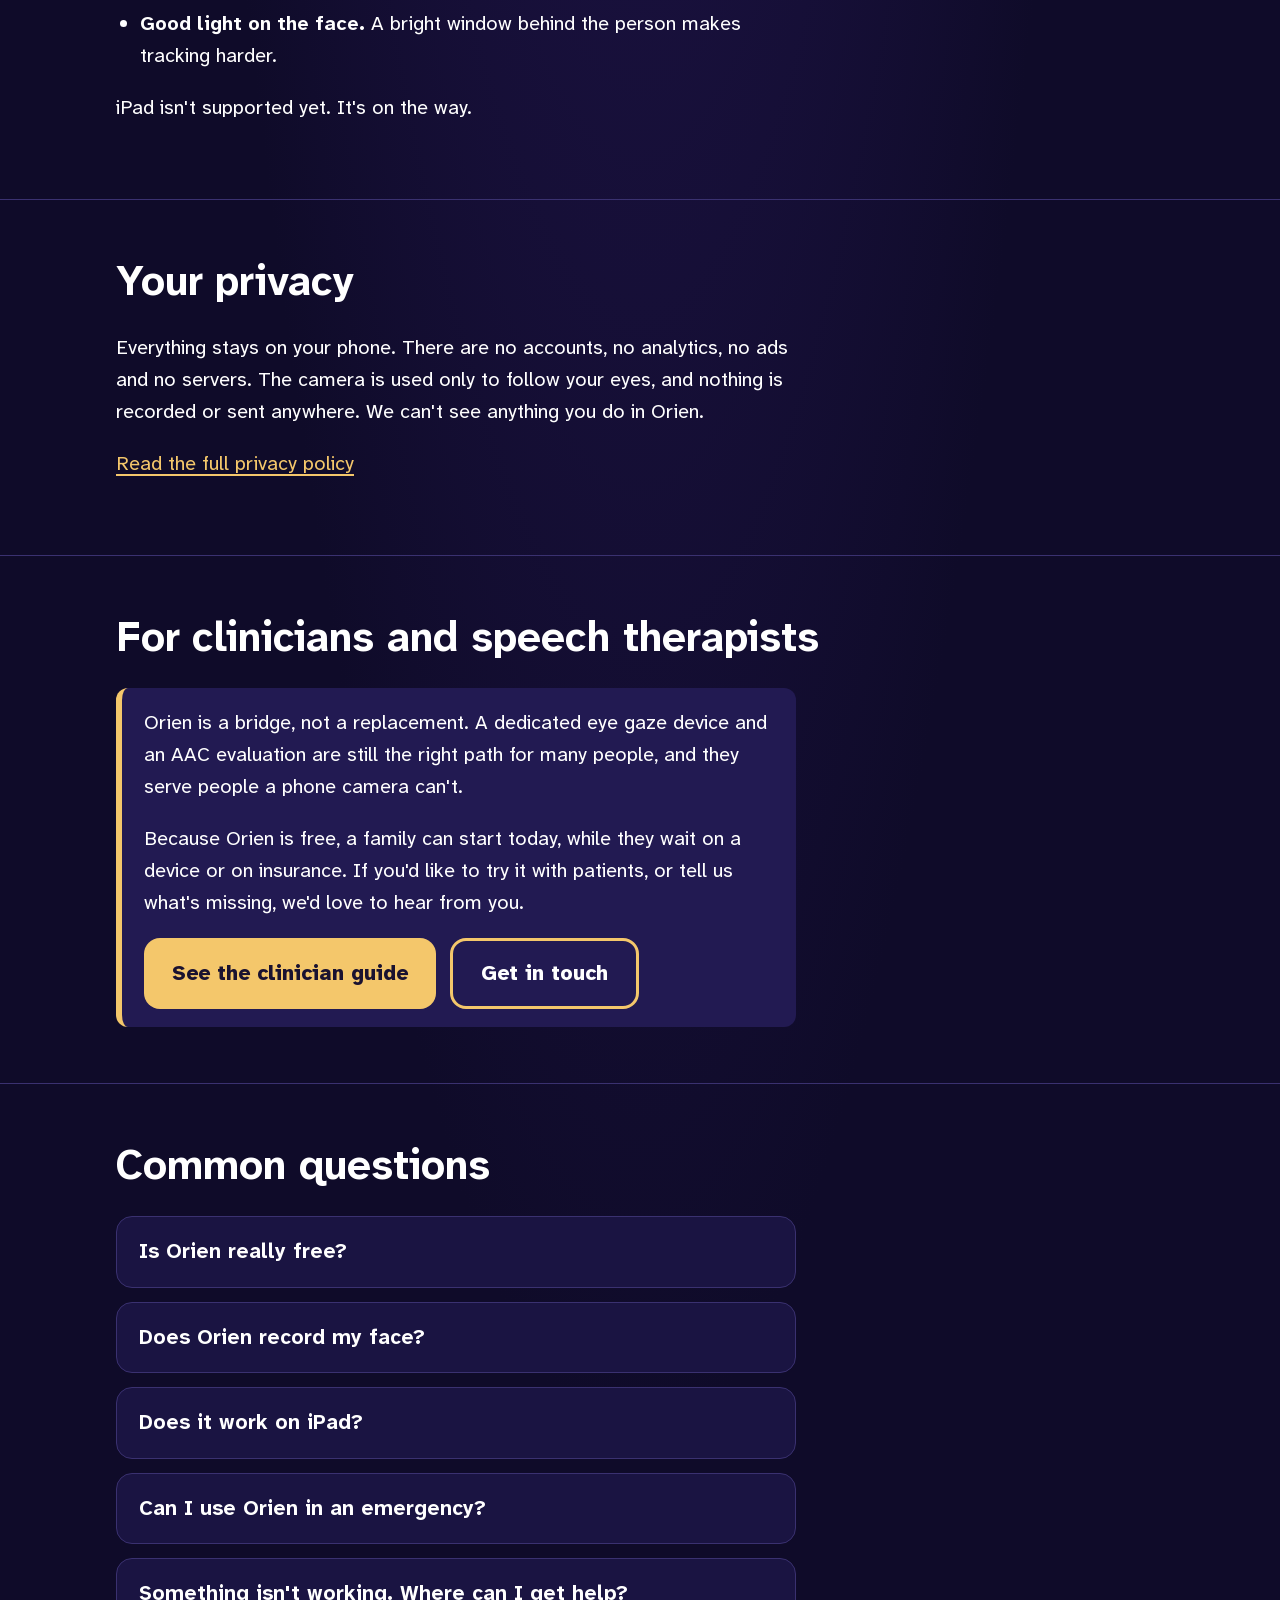
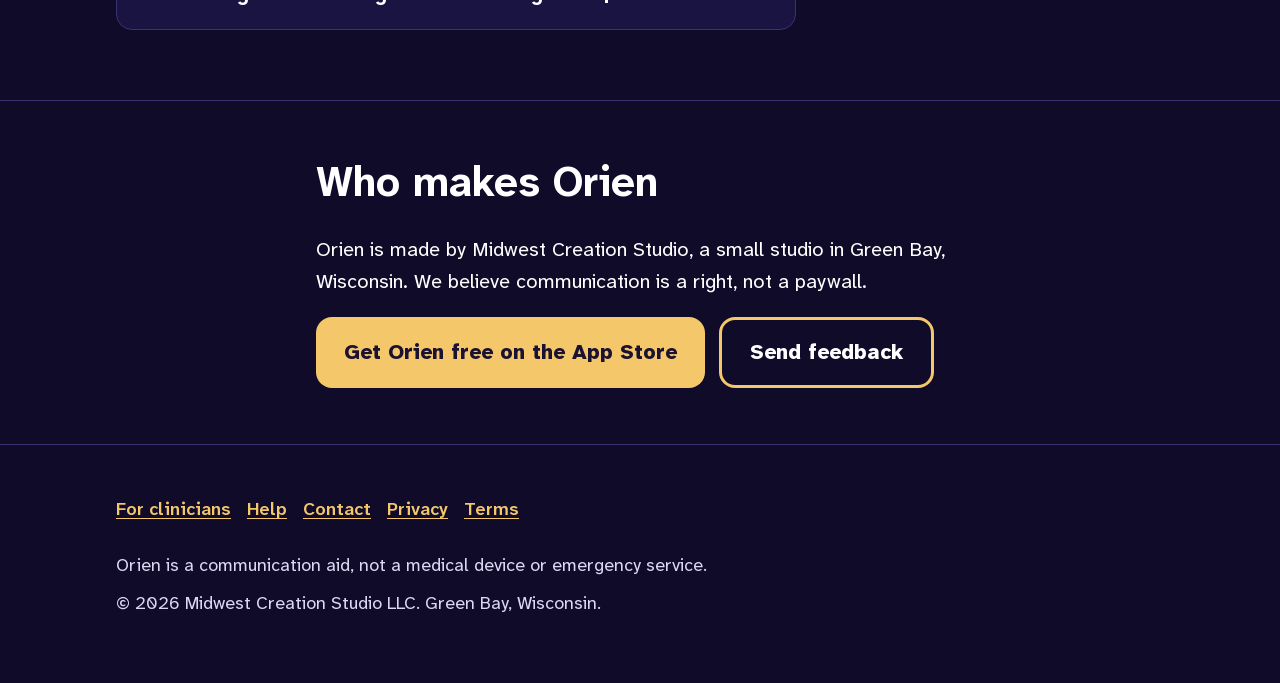
==== commit 700f21a9: "Add clinician page, printable family handout and SEO groundwork - /clinicians/: where Orien fits, fe" ====
--- a/index.html
+++ b/index.html
@@ -8,6 +8,7 @@
   <link rel="canonical" href="https://speakwithorien.com/">
   <meta name="theme-color" content="#0f0b29">
   <meta name="apple-itunes-app" content="app-id=6756767546">
+  <meta name="robots" content="max-image-preview:large">
 
   <meta property="og:type" content="website">
   <meta property="og:site_name" content="Orien">
@@ -22,25 +23,70 @@
   <link rel="icon" type="image/png" sizes="32x32" href="/img/favicon-32.png">
   <link rel="icon" type="image/png" sizes="192x192" href="/img/icon-192.png">
   <link rel="apple-touch-icon" href="/img/apple-touch-icon.png">
+  <link rel="preload" href="/fonts/atkinson-hyperlegible-next-latin.woff2" as="font" type="font/woff2" crossorigin>
   <link rel="stylesheet" href="/css/site.css">
 
   <script type="application/ld+json">
   {
     "@context": "https://schema.org",
-    "@type": "MobileApplication",
-    "name": "Orien: Speak with Eyes",
-    "operatingSystem": "iOS 17.0 or later",
-    "applicationCategory": "UtilitiesApplication",
-    "description": "A free iPhone app that lets people who can't speak or use their hands communicate using only their eyes.",
-    "url": "https://speakwithorien.com/",
-    "installUrl": "https://apps.apple.com/app/id6756767546",
-    "image": "https://speakwithorien.com/img/icon-512.png",
-    "offers": { "@type": "Offer", "price": "0", "priceCurrency": "USD" },
-    "publisher": {
-      "@type": "Organization",
-      "name": "Midwest Creation Studio LLC",
-      "address": { "@type": "PostalAddress", "addressLocality": "Green Bay", "addressRegion": "WI", "addressCountry": "US" }
-    }
+    "@graph": [
+      {
+        "@type": "Organization",
+        "@id": "https://speakwithorien.com/#org",
+        "name": "Midwest Creation Studio LLC",
+        "url": "https://midwestcreationstudio.com/",
+        "address": { "@type": "PostalAddress", "addressLocality": "Green Bay", "addressRegion": "WI", "addressCountry": "US" },
+        "contactPoint": {
+          "@type": "ContactPoint",
+          "contactType": "customer support",
+          "url": "https://speakwithorien.com/contact/",
+          "availableLanguage": "English"
+        }
+      },
+      {
+        "@type": "WebSite",
+        "@id": "https://speakwithorien.com/#website",
+        "url": "https://speakwithorien.com/",
+        "name": "Orien",
+        "alternateName": "Speak with Orien",
+        "inLanguage": "en-US",
+        "publisher": { "@id": "https://speakwithorien.com/#org" }
+      },
+      {
+        "@type": "MobileApplication",
+        "@id": "https://speakwithorien.com/#app",
+        "name": "Orien: Speak with Eyes",
+        "alternateName": "Orien",
+        "operatingSystem": "iOS 17.0 or later",
+        "applicationCategory": "UtilitiesApplication",
+        "applicationSubCategory": "Augmentative and alternative communication (AAC)",
+        "description": "A free iPhone app that lets people who can't speak or use their hands communicate using only their eyes. Made for people living with ALS and the people who care for them.",
+        "url": "https://speakwithorien.com/",
+        "installUrl": "https://apps.apple.com/app/id6756767546",
+        "downloadUrl": "https://apps.apple.com/app/id6756767546",
+        "sameAs": "https://apps.apple.com/app/id6756767546",
+        "softwareVersion": "1.0",
+        "softwareRequirements": "An iPhone with Face ID (TrueDepth camera) running iOS 17 or later",
+        "isAccessibleForFree": true,
+        "image": "https://speakwithorien.com/img/icon-512.png",
+        "screenshot": [
+          "https://speakwithorien.com/img/shots/easy-navigation.jpg",
+          "https://speakwithorien.com/img/shots/type-without-touch.jpg",
+          "https://speakwithorien.com/img/shots/dwell-to-select.jpg"
+        ],
+        "featureList": [
+          "Eye gaze communication with the iPhone Face ID camera",
+          "No calibration",
+          "Select by holding your gaze or blinking",
+          "Urgent phrases, needs and feelings, with pain location",
+          "Speak to family and friends by name",
+          "Eye controlled keyboard",
+          "Everything stays on the phone"
+        ],
+        "offers": { "@type": "Offer", "price": "0", "priceCurrency": "USD" },
+        "publisher": { "@id": "https://speakwithorien.com/#org" }
+      }
+    ]
   }
   </script>
 </head>
@@ -53,7 +99,10 @@
         <img src="/img/icon-192.png" alt="" width="48" height="48">
         Orien
       </a>
-      <a class="header-link" href="/support/">Help</a>
+      <nav class="site-nav" aria-label="Main">
+        <a class="header-link" href="/clinicians/">Clinicians</a>
+        <a class="header-link" href="/support/">Help</a>
+      </nav>
     </div>
   </header>
 
@@ -67,7 +116,7 @@
           <a class="button" href="https://apps.apple.com/app/id6756767546">Get Orien free on the App Store</a>
           <p class="fine">Needs an iPhone with Face ID and iOS 17 or later.</p>
         </div>
-        <img class="hero-shot" src="/img/shots/easy-navigation.jpg" alt="Orien on an iPhone: four large buttons for E-Talk, Needs, Next Page and People, one on each side of the screen." width="554" height="1200">
+        <img class="hero-shot" src="/img/shots/easy-navigation.jpg" alt="Orien on an iPhone: four large buttons for E-Talk, Needs, Next Page and People, one on each side of the screen." width="554" height="1200" fetchpriority="high">
       </div>
     </div>
 
@@ -163,7 +212,10 @@
         <div class="note">
           <p>Orien is a bridge, not a replacement. A dedicated eye gaze device and an AAC evaluation are still the right path for many people, and they serve people a phone camera can't.</p>
           <p>Because Orien is free, a family can start today, while they wait on a device or on insurance. If you'd like to try it with patients, or tell us what's missing, we'd love to hear from you.</p>
-          <p><a class="button" href="/contact/">Get in touch</a></p>
+          <div class="cta-row">
+            <a class="button" href="/clinicians/">See the clinician guide</a>
+            <a class="button secondary" href="/contact/?role=clinician">Get in touch</a>
+          </div>
         </div>
       </div>
     </section>
@@ -222,6 +274,7 @@
     <div class="wrap">
       <nav aria-label="Footer">
         <ul>
+          <li><a href="/clinicians/">For clinicians</a></li>
           <li><a href="/support/">Help</a></li>
           <li><a href="/contact/">Contact</a></li>
           <li><a href="/privacy/">Privacy</a></li>
--- a/css/site.css
+++ b/css/site.css
@@ -1,7 +1,19 @@
 /* Orien site styles.
    Built for tired caregivers on phones and for people browsing with eye gaze
    or switch access: big text, big targets, high contrast, no hover-only UI,
-   no motion that can't be turned off. */
+   no motion that can't be turned off.
+
+   Type is Atkinson Hyperlegible Next, made by the Braille Institute for
+   readers with low vision. Self hosted, so the site makes no third party
+   requests. */
+
+@font-face {
+  font-family: "Atkinson Hyperlegible Next";
+  src: url("/fonts/atkinson-hyperlegible-next-latin.woff2") format("woff2");
+  font-weight: 200 800;
+  font-style: normal;
+  font-display: swap;
+}
 
 :root {
   --bg: #0f0b29;
@@ -48,7 +60,7 @@
   background-image: radial-gradient(ellipse at top, #2b1b62 0%, var(--bg) 60%);
   background-repeat: no-repeat;
   color: var(--text);
-  font-family: -apple-system, BlinkMacSystemFont, "Segoe UI", Roboto, Helvetica, Arial, sans-serif;
+  font-family: "Atkinson Hyperlegible Next", -apple-system, BlinkMacSystemFont, "Segoe UI", Roboto, Helvetica, Arial, sans-serif;
   line-height: 1.6;
 }
 
@@ -78,6 +90,7 @@
 h3 {
   line-height: 1.2;
   margin: 0 0 0.6em;
+  text-wrap: balance;
 }
 
 h1 {
@@ -147,13 +160,44 @@
   border-radius: 12px;
 }
 
+.site-nav {
+  display: flex;
+  gap: 4px;
+}
+
 .header-link {
   color: var(--text);
   font-weight: 600;
-  padding: 12px 16px;
+  padding: 12px 10px;
   min-height: 56px;
   display: inline-flex;
   align-items: center;
+}
+
+.header-link[aria-current="page"] {
+  color: var(--gold);
+}
+
+/* Small phones: keep the logo and both links on one line */
+@media (max-width: 400px) {
+  .site-header .wrap {
+    gap: 8px;
+  }
+  .brand {
+    gap: 8px;
+    font-size: 1.1rem;
+  }
+  .brand img {
+    width: 40px;
+    height: 40px;
+  }
+  .site-nav {
+    gap: 2px;
+  }
+  .header-link {
+    padding: 12px 6px;
+    font-size: 0.95rem;
+  }
 }
 
 /* Buttons */
@@ -595,3 +639,122 @@
 .choices label:has(input:checked) {
   border-color: var(--gold);
 }
+
+/* For clinicians page */
+
+.clin-hero .wrap {
+  display: grid;
+  gap: 40px;
+  align-items: center;
+  padding-top: 24px;
+  padding-bottom: 64px;
+}
+
+.clin-hero h1 {
+  font-size: clamp(2.1rem, 6vw, 3rem);
+}
+
+.clin-hero .lead {
+  font-size: 1.2rem;
+  color: var(--text-soft);
+  max-width: 36ch;
+}
+
+/* The handout, shown as the sheet of paper it is */
+.sheet-link {
+  display: block;
+  justify-self: center;
+  width: min(100%, 420px);
+  border-radius: 6px;
+}
+
+.sheet {
+  background: #ffffff;
+  border-radius: 6px;
+  box-shadow: 0 2px 0 rgba(255, 255, 255, 0.08), 0 28px 70px rgba(4, 2, 18, 0.65);
+}
+
+.sheet-caption {
+  text-align: center;
+  font-size: 0.9rem;
+  color: var(--text-soft);
+  margin-top: 16px;
+}
+
+@media (min-width: 860px) {
+  .clin-hero .wrap {
+    grid-template-columns: 1.25fr 1fr;
+    padding-top: 48px;
+  }
+}
+
+.fit {
+  display: grid;
+  gap: 32px;
+  max-width: 920px;
+}
+
+.fit h3 {
+  font-size: 1.2rem;
+}
+
+.fit ul {
+  margin: 0;
+  padding-left: 1.2em;
+  color: var(--text-soft);
+}
+
+.fit li {
+  margin-bottom: 0.6em;
+}
+
+.fit li::marker {
+  color: var(--gold);
+}
+
+.fit .not li::marker {
+  color: var(--text-soft);
+}
+
+@media (min-width: 760px) {
+  .fit {
+    grid-template-columns: 1fr 1fr;
+    gap: 48px;
+  }
+}
+
+/* Feature matching: a spec sheet, one row per feature */
+.spec {
+  margin: 0;
+  max-width: 920px;
+  border-bottom: 1px solid var(--line);
+}
+
+.spec > div {
+  display: grid;
+  gap: 4px;
+  padding: 16px 0;
+  border-top: 1px solid var(--line);
+}
+
+.spec dt {
+  font-weight: 700;
+  color: var(--gold);
+}
+
+.spec dd {
+  margin: 0;
+  color: var(--text-soft);
+}
+
+@media (min-width: 720px) {
+  .spec > div {
+    grid-template-columns: 12em 1fr;
+    gap: 24px;
+  }
+}
+
+.section-intro {
+  color: var(--text-soft);
+  max-width: var(--read);
+}
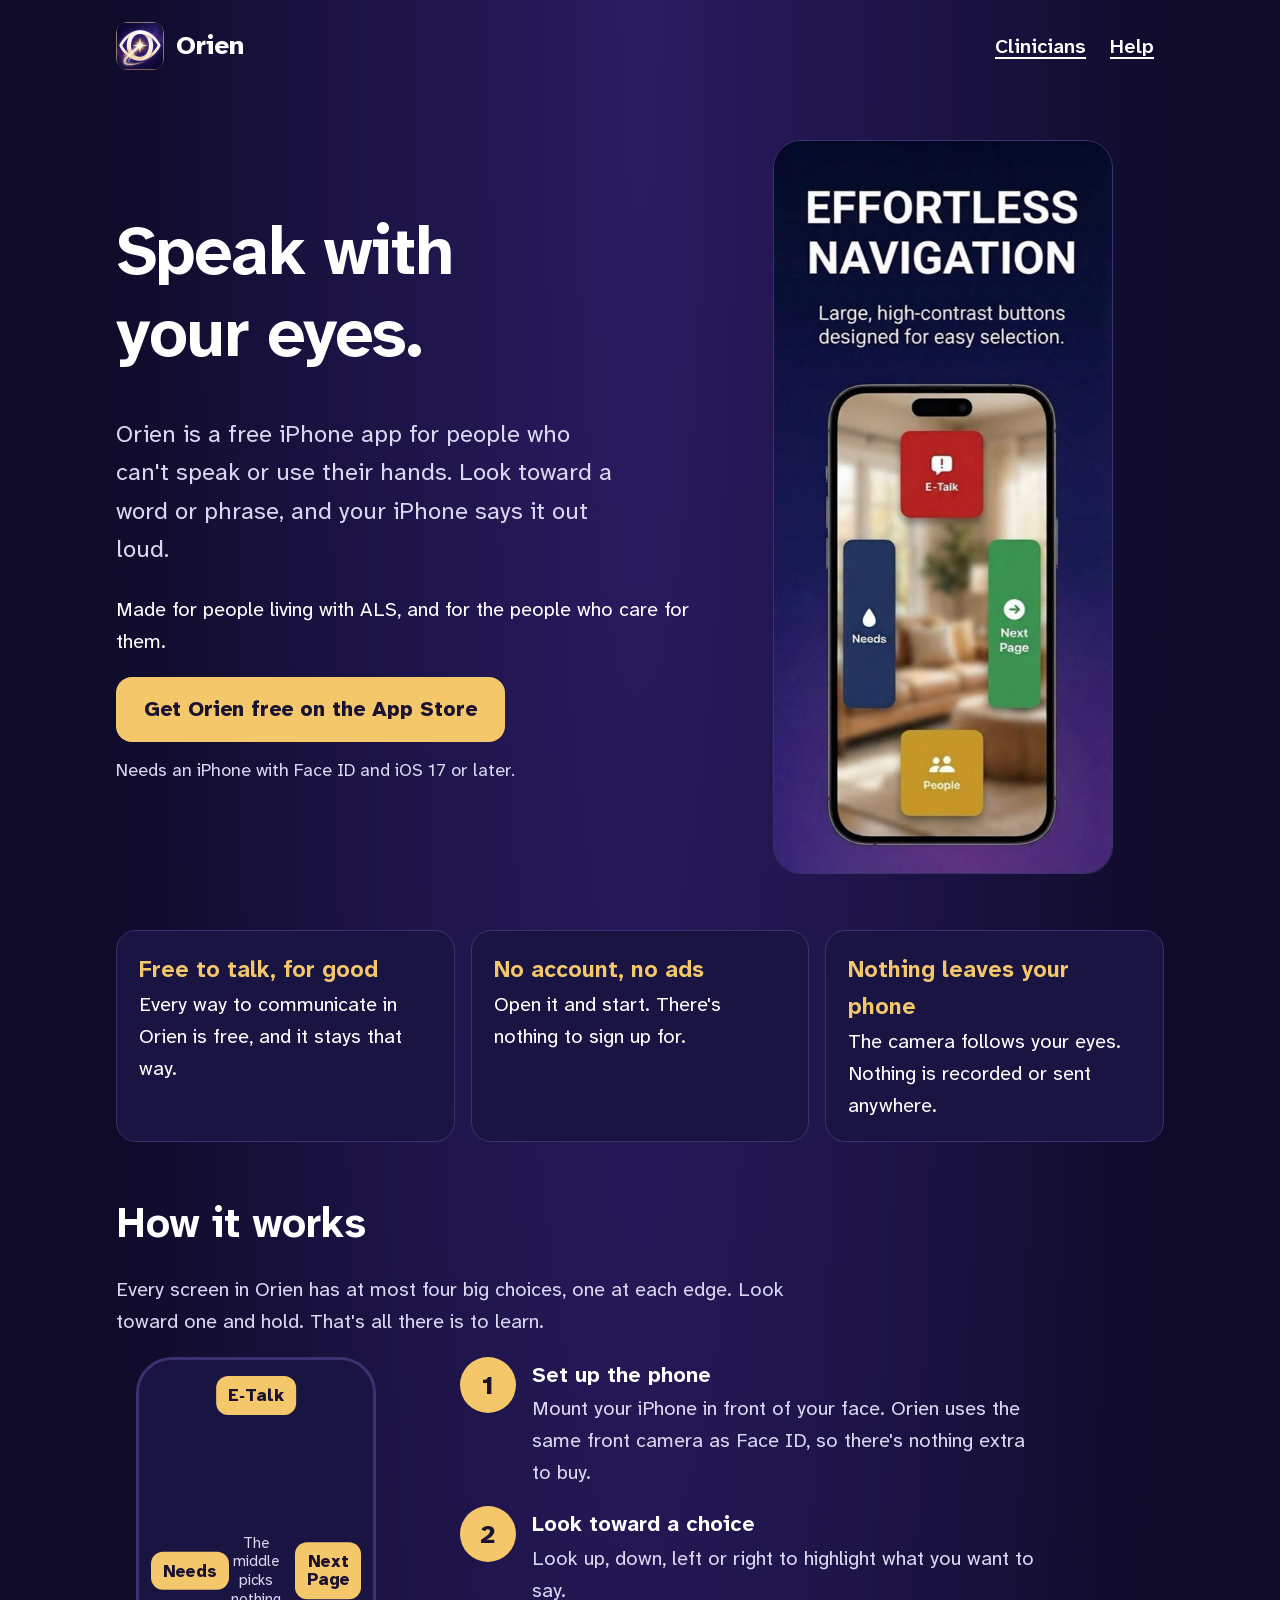
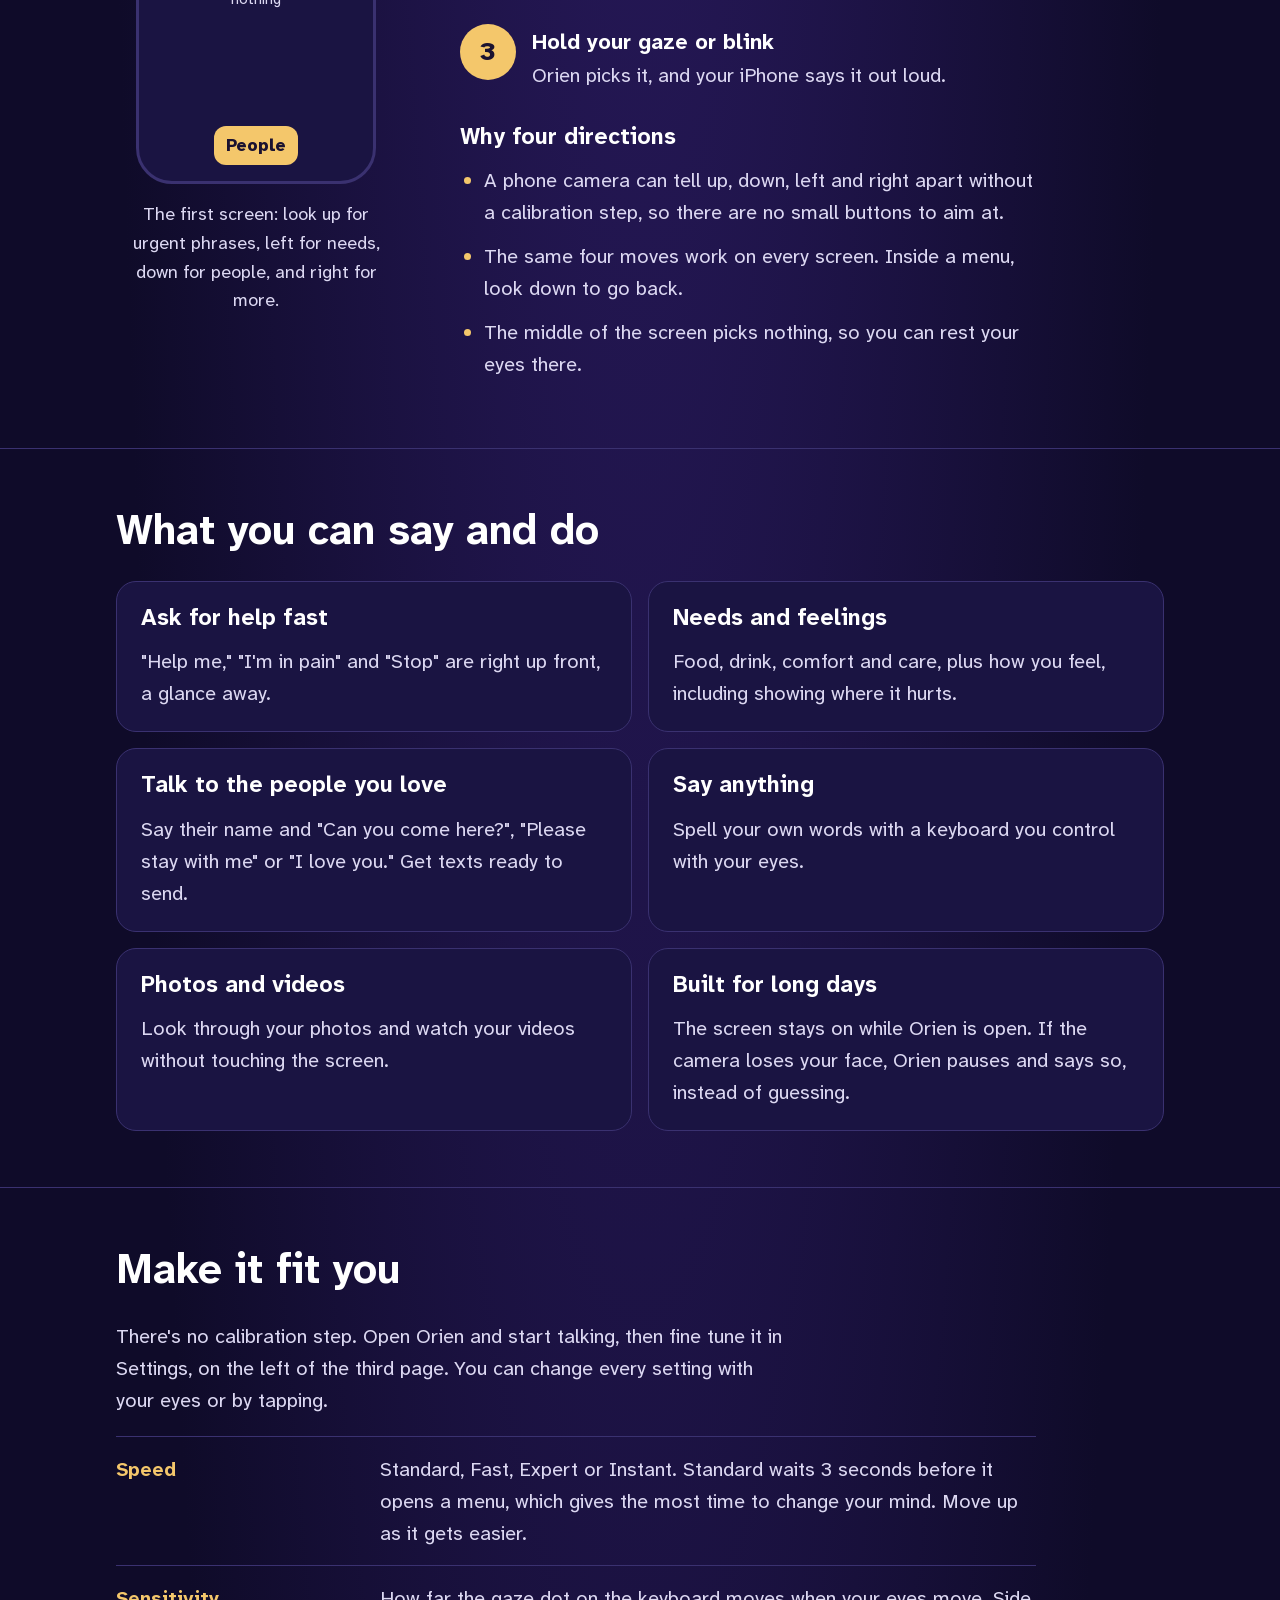
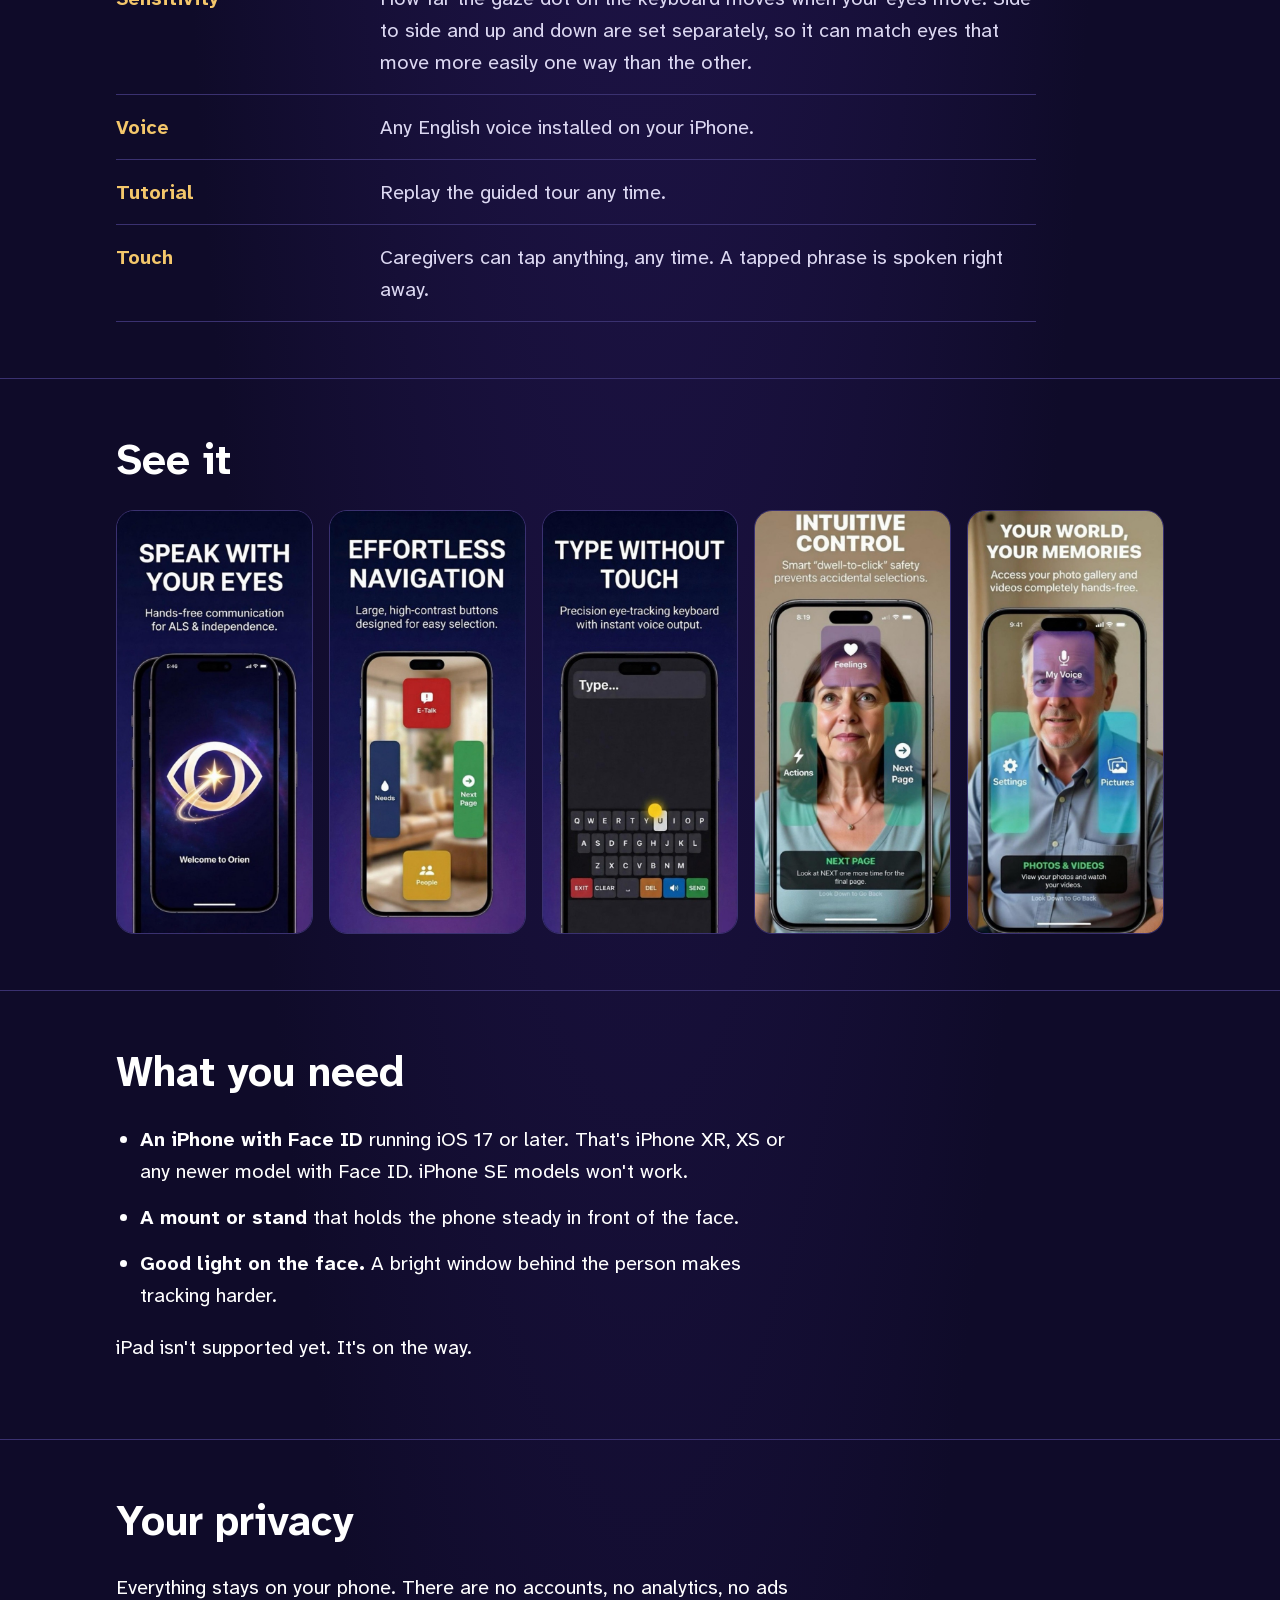
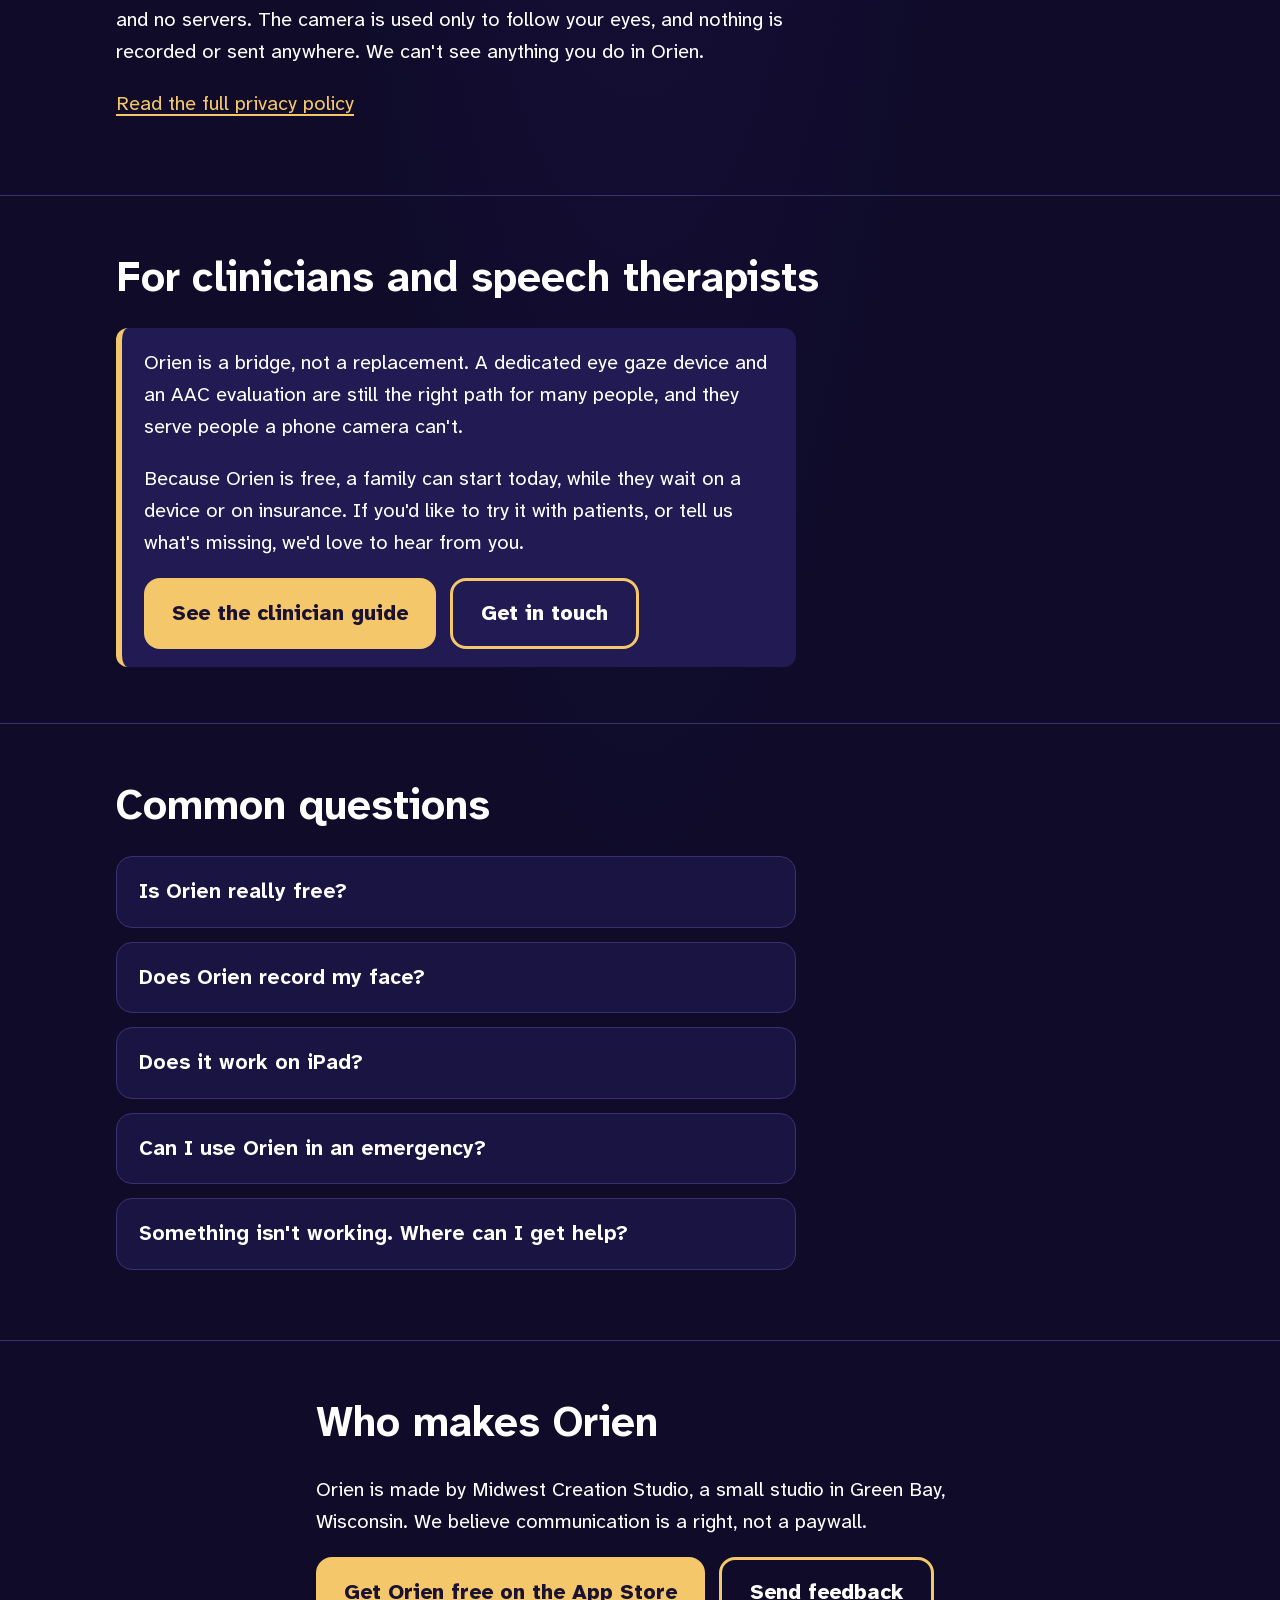
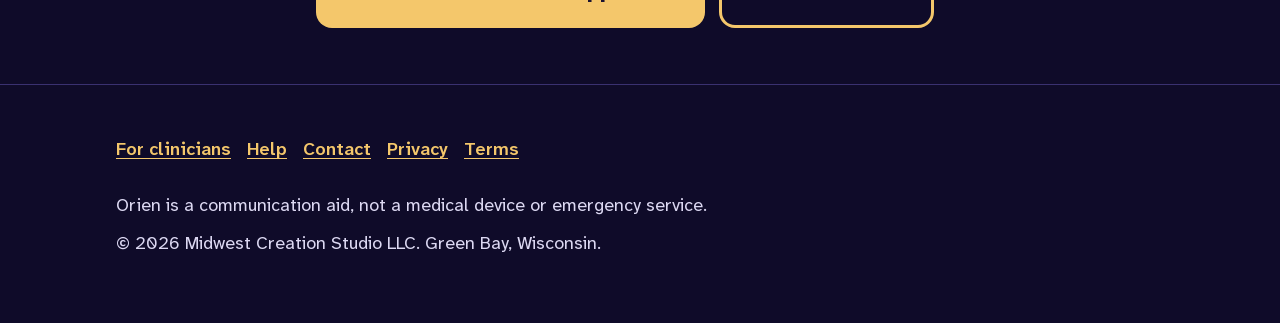
==== commit c2aad486: "Explain the four direction design and the settings The home page now leads How it works with the des" ====
--- a/index.html
+++ b/index.html
@@ -77,7 +77,10 @@
         "featureList": [
           "Eye gaze communication with the iPhone Face ID camera",
           "No calibration",
+          "Four large choices per screen, one in each direction",
           "Select by holding your gaze or blinking",
+          "Four selection speeds",
+          "Separate horizontal and vertical sensitivity",
           "Urgent phrases, needs and feelings, with pain location",
           "Speak to family and friends by name",
           "Eye controlled keyboard",
@@ -131,11 +134,32 @@
     <section id="how" aria-labelledby="how-title">
       <div class="wrap">
         <h2 id="how-title">How it works</h2>
-        <ol class="steps">
-          <li><p><strong>Set up the phone</strong>Mount your iPhone in front of your face. Orien uses the same front camera as Face ID, so there's nothing extra to buy.</p></li>
-          <li><p><strong>Look toward a choice</strong>Look up, down, left or right to highlight what you want to say.</p></li>
-          <li><p><strong>Hold your gaze or blink</strong>Orien picks it, and your iPhone says it out loud.</p></li>
-        </ol>
+        <p class="section-intro">Every screen in Orien has at most four big choices, one at each edge. Look toward one and hold. That's all there is to learn.</p>
+        <div class="how-grid">
+          <figure class="dirs">
+            <div class="dirs-screen" aria-hidden="true">
+              <span class="dirs-t dirs-up">E&#8209;Talk</span>
+              <span class="dirs-t dirs-left">Needs</span>
+              <span class="dirs-t dirs-right">Next Page</span>
+              <span class="dirs-t dirs-down">People</span>
+              <span class="dirs-center">The middle picks nothing</span>
+            </div>
+            <figcaption>The first screen: look up for urgent phrases, left for needs, down for people, and right for more.</figcaption>
+          </figure>
+          <div>
+            <ol class="steps">
+              <li><p><strong>Set up the phone</strong>Mount your iPhone in front of your face. Orien uses the same front camera as Face ID, so there's nothing extra to buy.</p></li>
+              <li><p><strong>Look toward a choice</strong>Look up, down, left or right to highlight what you want to say.</p></li>
+              <li><p><strong>Hold your gaze or blink</strong>Orien picks it, and your iPhone says it out loud.</p></li>
+            </ol>
+            <h3 class="why-title">Why four directions</h3>
+            <ul class="why">
+              <li>A phone camera can tell up, down, left and right apart without a calibration step, so there are no small buttons to aim at.</li>
+              <li>The same four moves work on every screen. Inside a menu, look down to go back.</li>
+              <li>The middle of the screen picks nothing, so you can rest your eyes there.</li>
+            </ul>
+          </div>
+        </div>
       </div>
     </section>
 
@@ -164,10 +188,39 @@
             <p>Look through your photos and watch your videos without touching the screen.</p>
           </div>
           <div class="card">
-            <h3>Made to fit you</h3>
-            <p>Four selection speeds, adjustable sensitivity, your choice of voice, and a tutorial you can replay. Caregivers can tap the screen any time.</p>
-          </div>
-        </div>
+            <h3>Built for long days</h3>
+            <p>The screen stays on while Orien is open. If the camera loses your face, Orien pauses and says so, instead of guessing.</p>
+          </div>
+        </div>
+      </div>
+    </section>
+
+    <section id="settings" aria-labelledby="settings-title">
+      <div class="wrap">
+        <h2 id="settings-title">Make it fit you</h2>
+        <p class="section-intro">There's no calibration step. Open Orien and start talking, then fine tune it in Settings, on the left of the third page. You can change every setting with your eyes or by tapping.</p>
+        <dl class="spec">
+          <div>
+            <dt>Speed</dt>
+            <dd>Standard, Fast, Expert or Instant. Standard waits 3 seconds before it opens a menu, which gives the most time to change your mind. Move up as it gets easier.</dd>
+          </div>
+          <div>
+            <dt>Sensitivity</dt>
+            <dd>How far the gaze dot on the keyboard moves when your eyes move. Side to side and up and down are set separately, so it can match eyes that move more easily one way than the other.</dd>
+          </div>
+          <div>
+            <dt>Voice</dt>
+            <dd>Any English voice installed on your iPhone.</dd>
+          </div>
+          <div>
+            <dt>Tutorial</dt>
+            <dd>Replay the guided tour any time.</dd>
+          </div>
+          <div>
+            <dt>Touch</dt>
+            <dd>Caregivers can tap anything, any time. A tapped phrase is spoken right away.</dd>
+          </div>
+        </dl>
       </div>
     </section>
 
--- a/css/site.css
+++ b/css/site.css
@@ -758,3 +758,108 @@
   color: var(--text-soft);
   max-width: var(--read);
 }
+
+/* How it works: the four direction layout, drawn as the first screen */
+
+.how-grid {
+  display: grid;
+  gap: 40px;
+  align-items: start;
+  max-width: 920px;
+}
+
+@media (min-width: 860px) {
+  .how-grid {
+    grid-template-columns: 280px 1fr;
+    gap: 64px;
+  }
+}
+
+.dirs {
+  margin: 0;
+}
+
+.dirs-screen {
+  position: relative;
+  width: 240px;
+  aspect-ratio: 9 / 16;
+  margin: 0 auto;
+  border: 3px solid var(--line);
+  border-radius: 36px;
+  background: var(--bg-raised);
+}
+
+.dirs-t {
+  position: absolute;
+  padding: 10px 12px;
+  border-radius: 12px;
+  background: var(--gold);
+  color: var(--on-gold);
+  font-weight: 800;
+  font-size: 0.85rem;
+  line-height: 1.1;
+  text-align: center;
+}
+
+.dirs-up {
+  top: 16px;
+  left: 50%;
+  transform: translateX(-50%);
+}
+
+.dirs-down {
+  bottom: 16px;
+  left: 50%;
+  transform: translateX(-50%);
+}
+
+.dirs-left {
+  left: 12px;
+  top: 50%;
+  transform: translateY(-50%);
+}
+
+.dirs-right {
+  right: 12px;
+  top: 50%;
+  width: 66px;
+  transform: translateY(-50%);
+}
+
+.dirs-center {
+  position: absolute;
+  top: 50%;
+  left: 50%;
+  width: 70px;
+  transform: translate(-50%, -50%);
+  color: var(--text-soft);
+  font-size: 0.75rem;
+  line-height: 1.25;
+  text-align: center;
+}
+
+.dirs figcaption {
+  max-width: 30ch;
+  margin: 16px auto 0;
+  color: var(--text-soft);
+  font-size: 0.9rem;
+  text-align: center;
+}
+
+.why-title {
+  margin-top: 32px;
+}
+
+.why {
+  margin: 0;
+  padding-left: 1.2em;
+  color: var(--text-soft);
+}
+
+.why li {
+  margin-bottom: 0.6em;
+}
+
+.why li::marker {
+  color: var(--gold);
+}
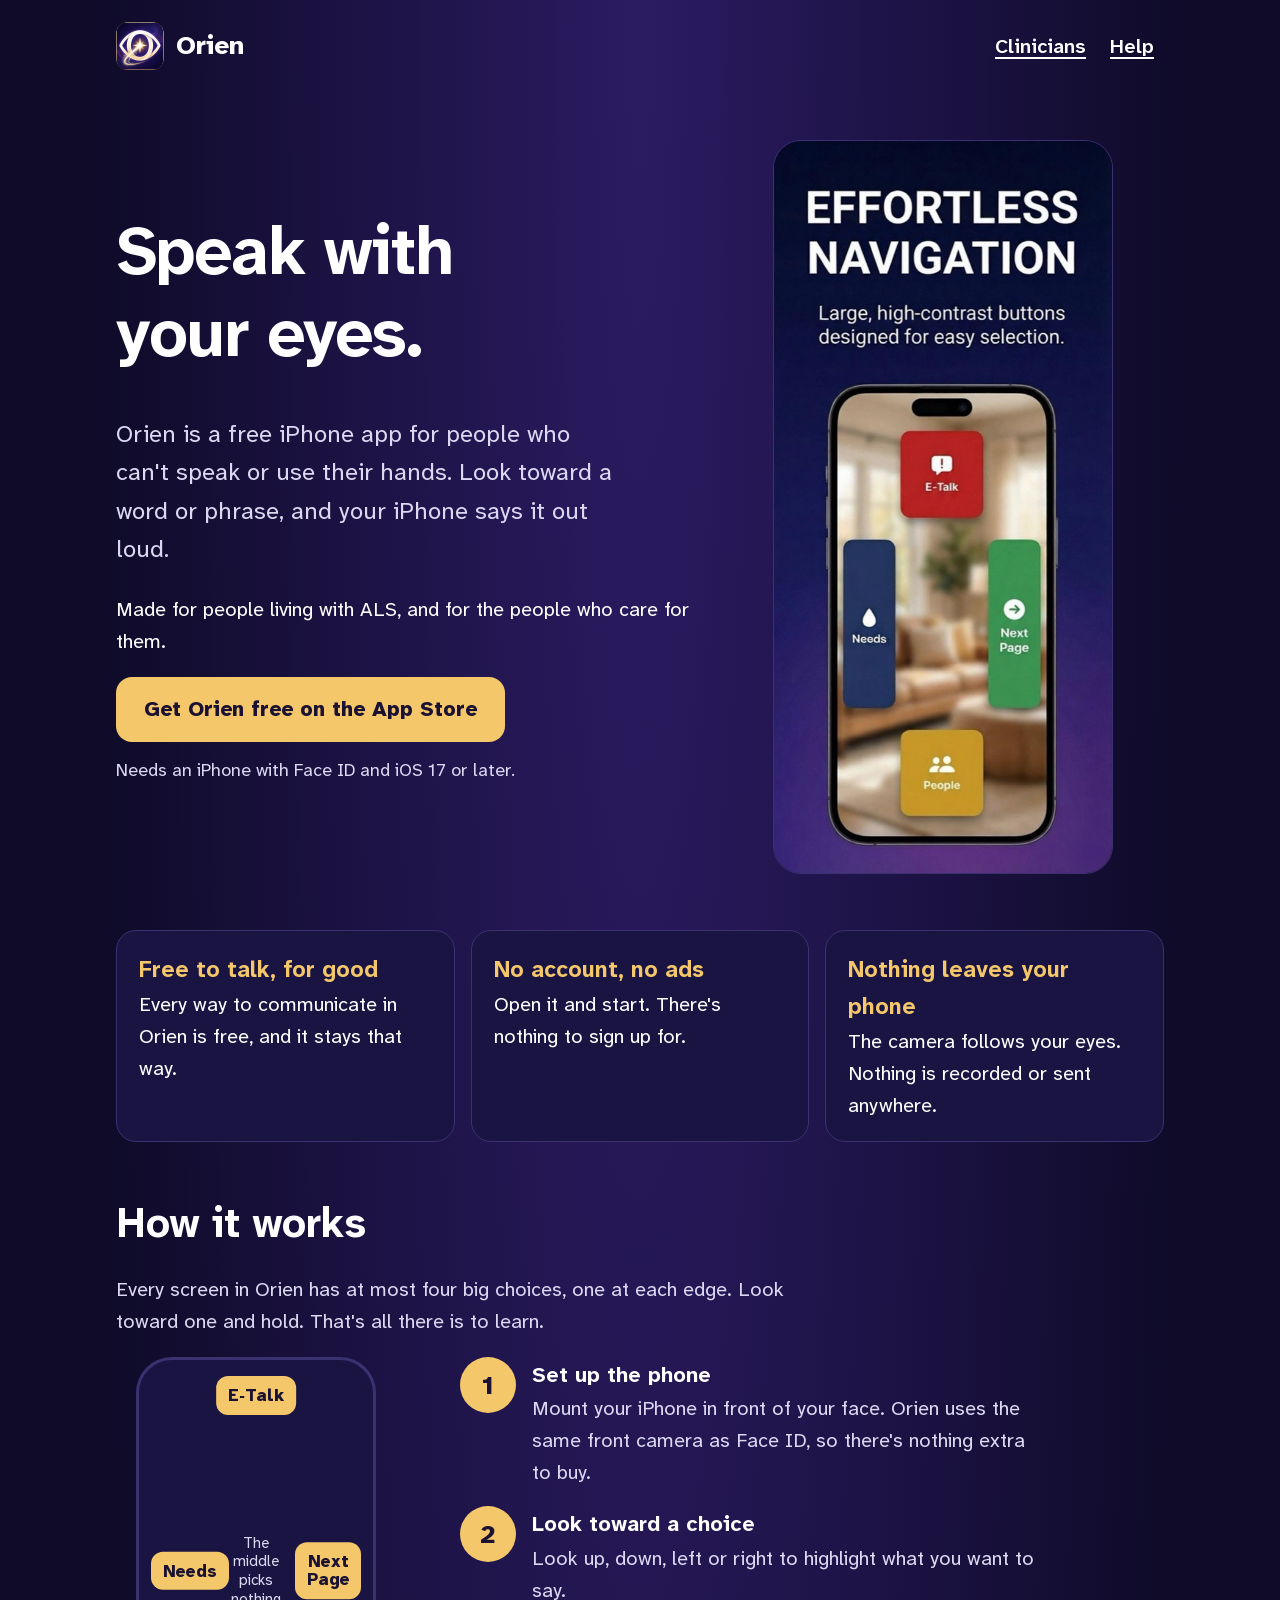
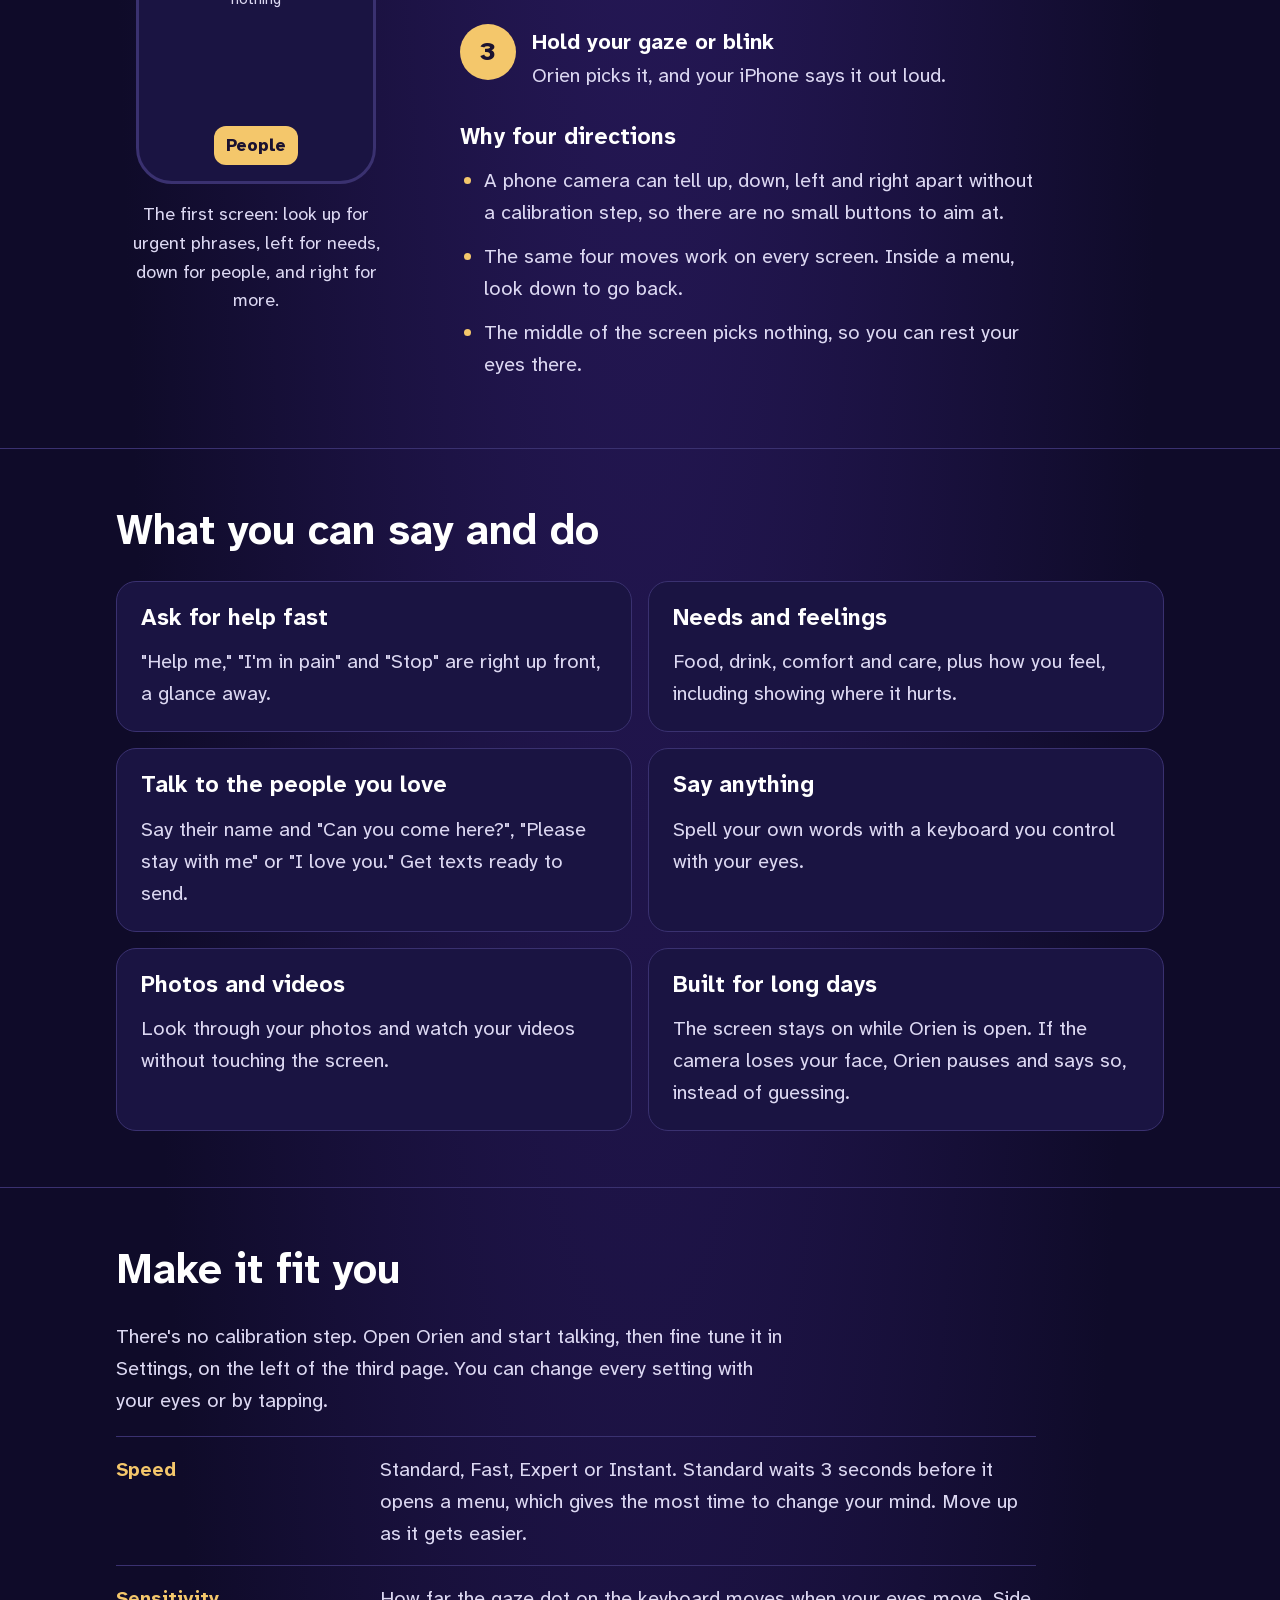
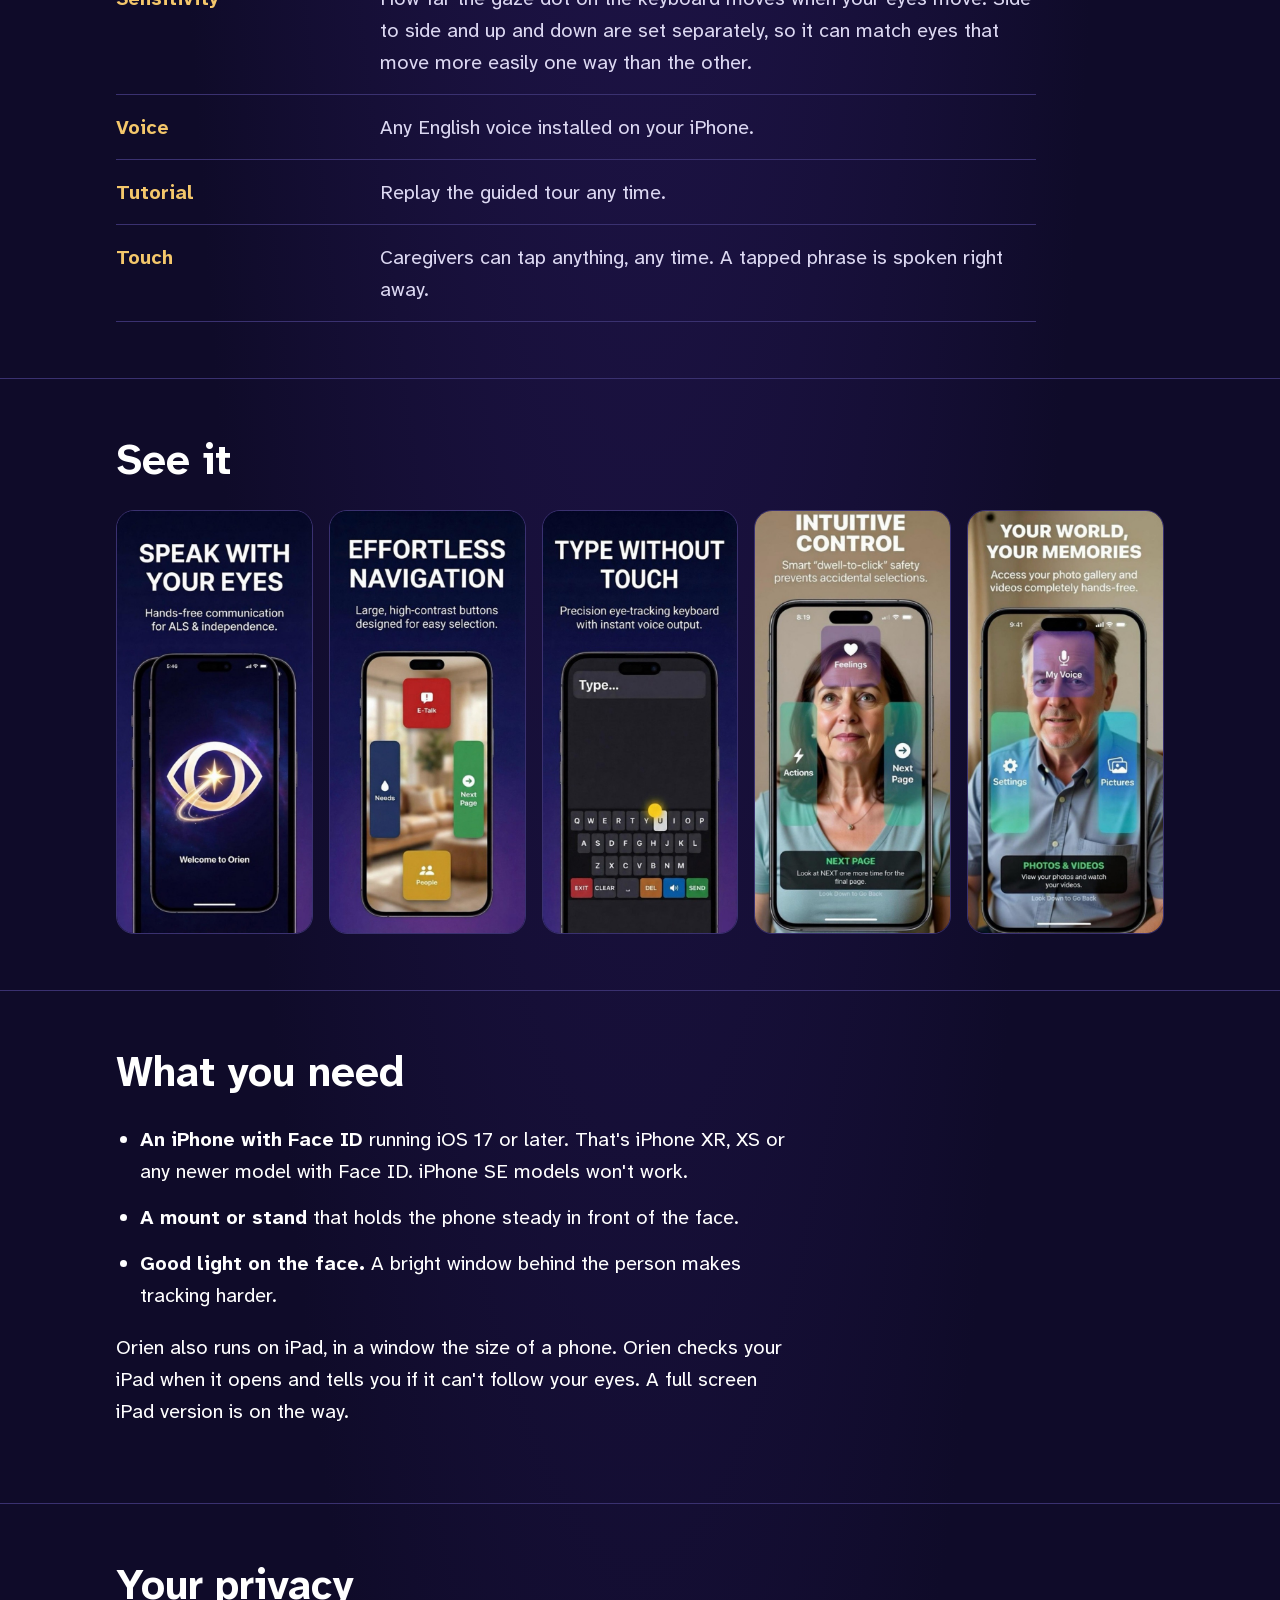
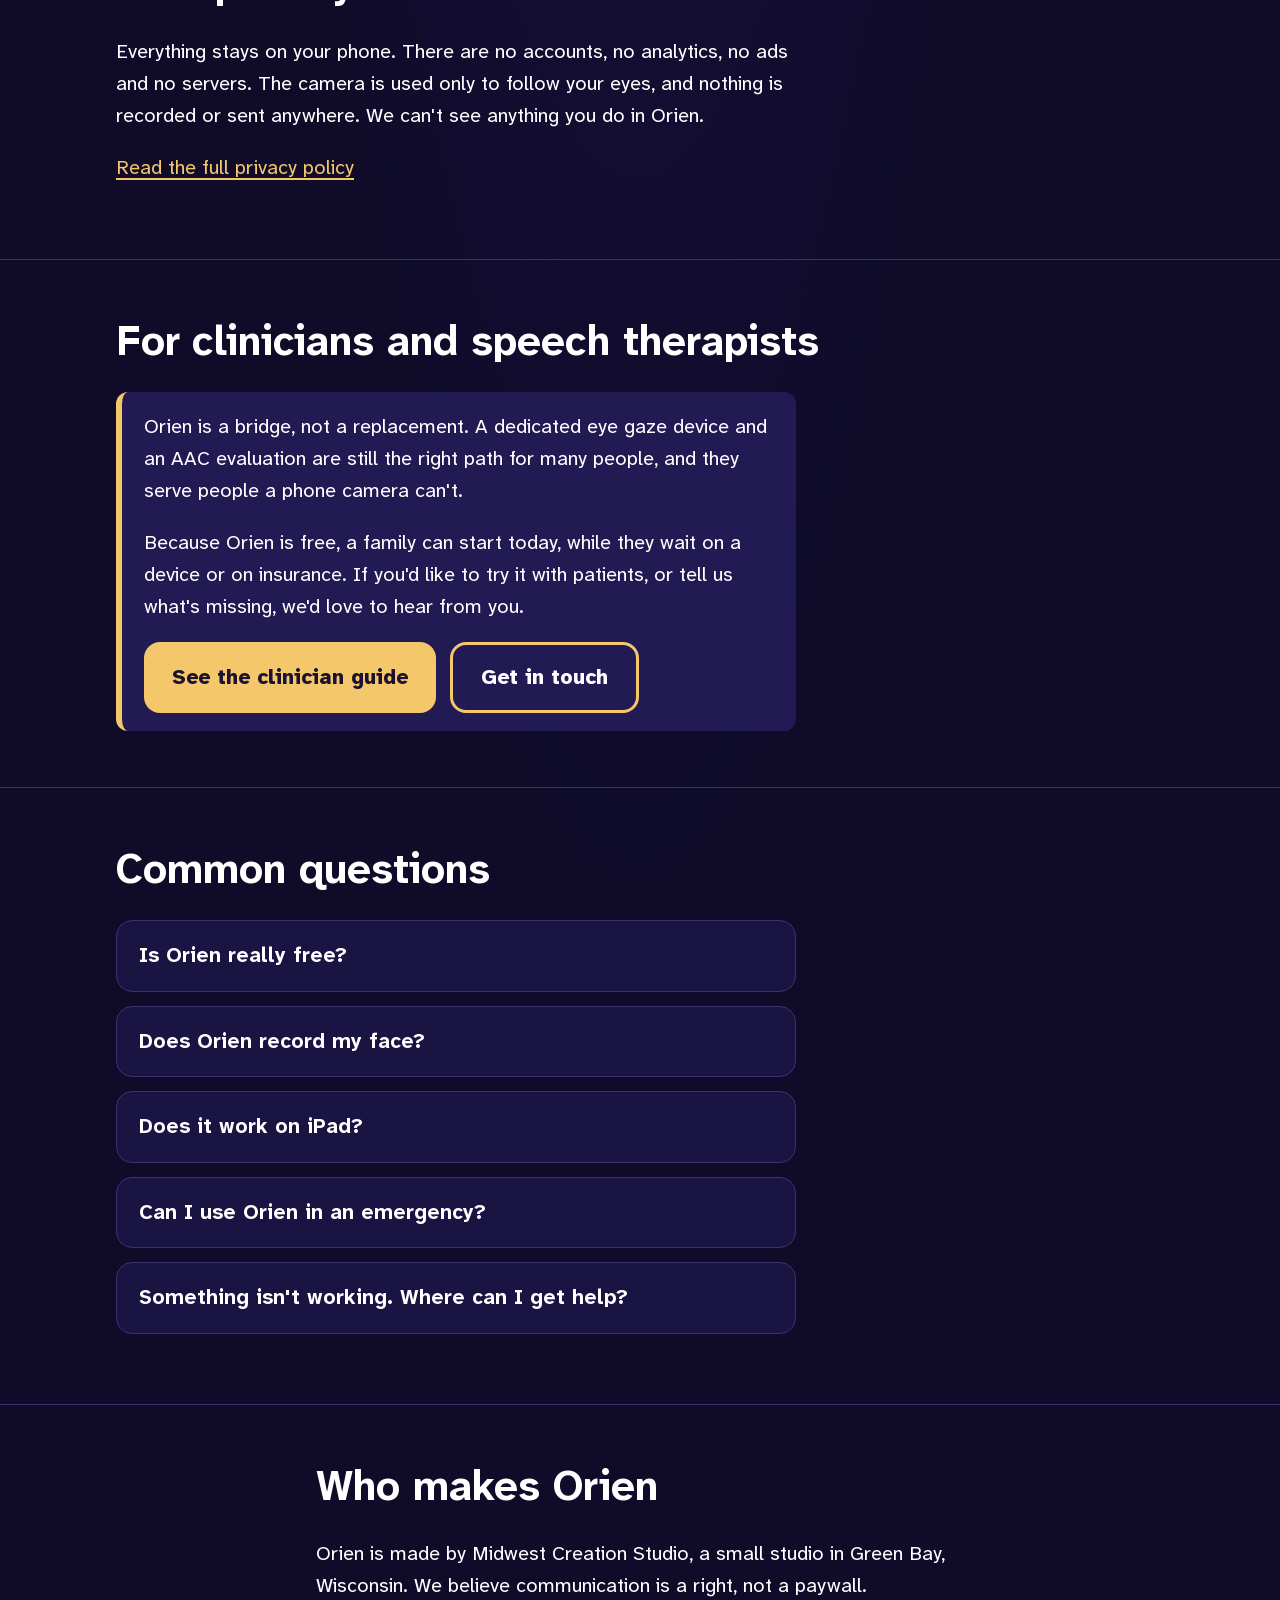
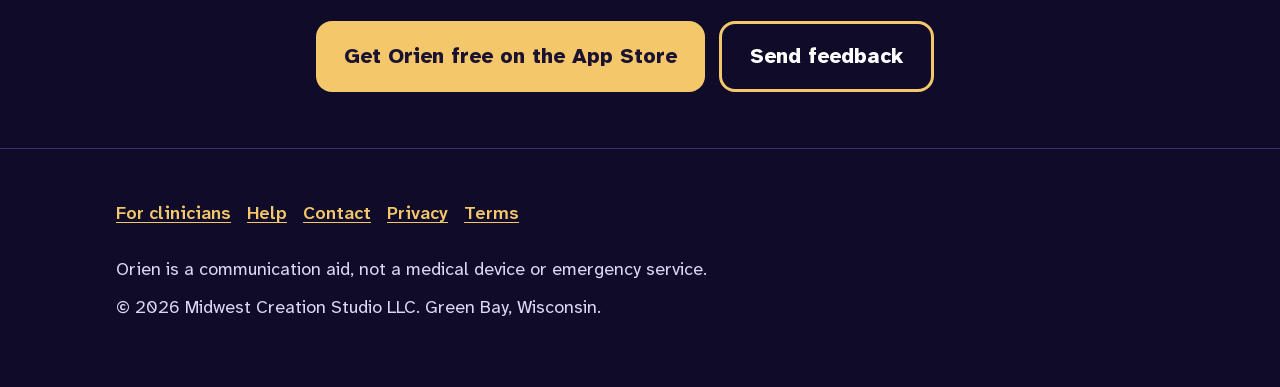
==== commit 654a411c: "Say Orien runs on iPad instead of calling it unsupported 1.0 is an iPhone app, but iPadOS runs it in" ====
--- a/index.html
+++ b/index.html
@@ -66,7 +66,7 @@
         "downloadUrl": "https://apps.apple.com/app/id6756767546",
         "sameAs": "https://apps.apple.com/app/id6756767546",
         "softwareVersion": "1.0",
-        "softwareRequirements": "An iPhone with Face ID (TrueDepth camera) running iOS 17 or later",
+        "softwareRequirements": "An iPhone with Face ID (TrueDepth camera) running iOS 17 or later. Also runs on iPad in a window the size of a phone.",
         "isAccessibleForFree": true,
         "image": "https://speakwithorien.com/img/icon-512.png",
         "screenshot": [
@@ -245,7 +245,7 @@
           <li><strong>A mount or stand</strong> that holds the phone steady in front of the face.</li>
           <li><strong>Good light on the face.</strong> A bright window behind the person makes tracking harder.</li>
         </ul>
-        <p class="readable">iPad isn't supported yet. It's on the way.</p>
+        <p class="readable">Orien also runs on iPad, in a window the size of a phone. Orien checks your iPad when it opens and tells you if it can't follow your eyes. A full screen iPad version is on the way.</p>
       </div>
     </section>
 
@@ -292,7 +292,7 @@
           <details>
             <summary>Does it work on iPad?</summary>
             <div>
-              <p>Not yet. iPad support is planned for a future update.</p>
+              <p>Yes. Orien is built for iPhone, and on iPad it runs in a window the size of a phone. A full screen iPad version is planned for a future update.</p>
             </div>
           </details>
           <details>
